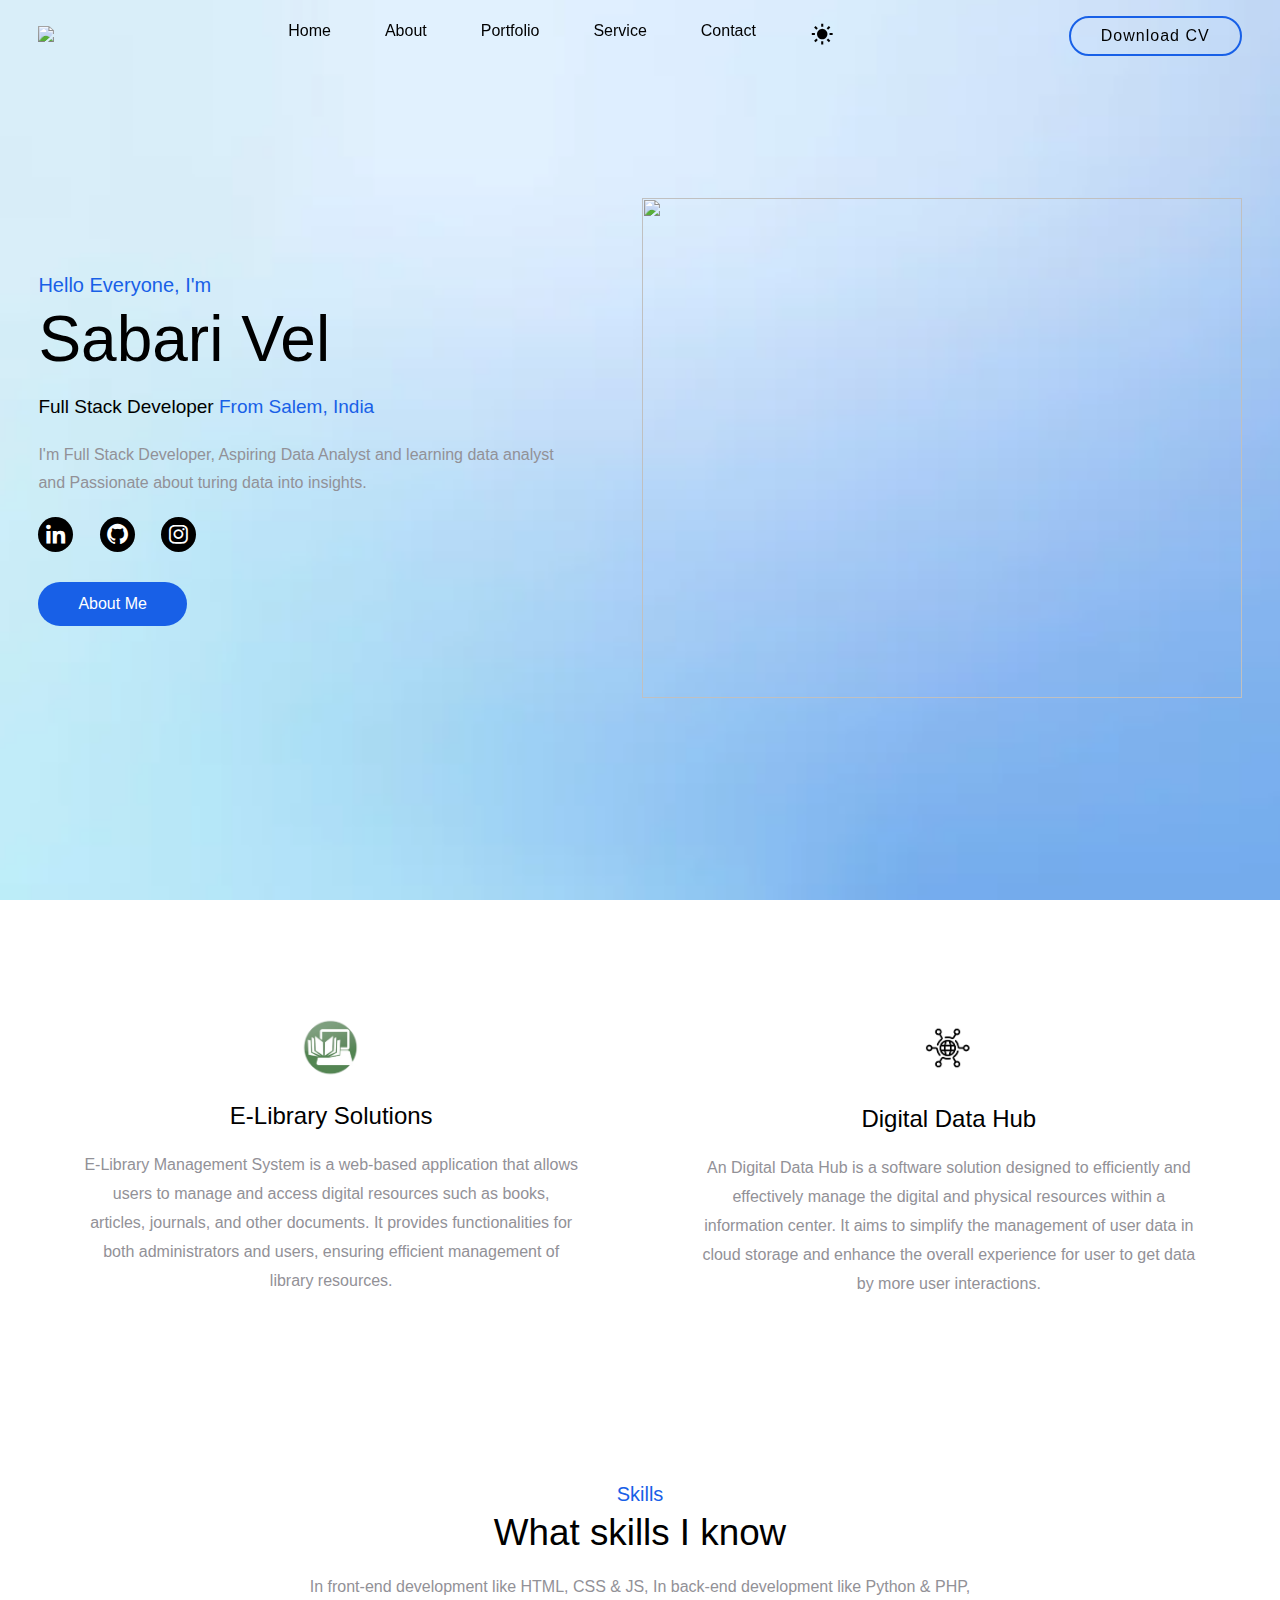
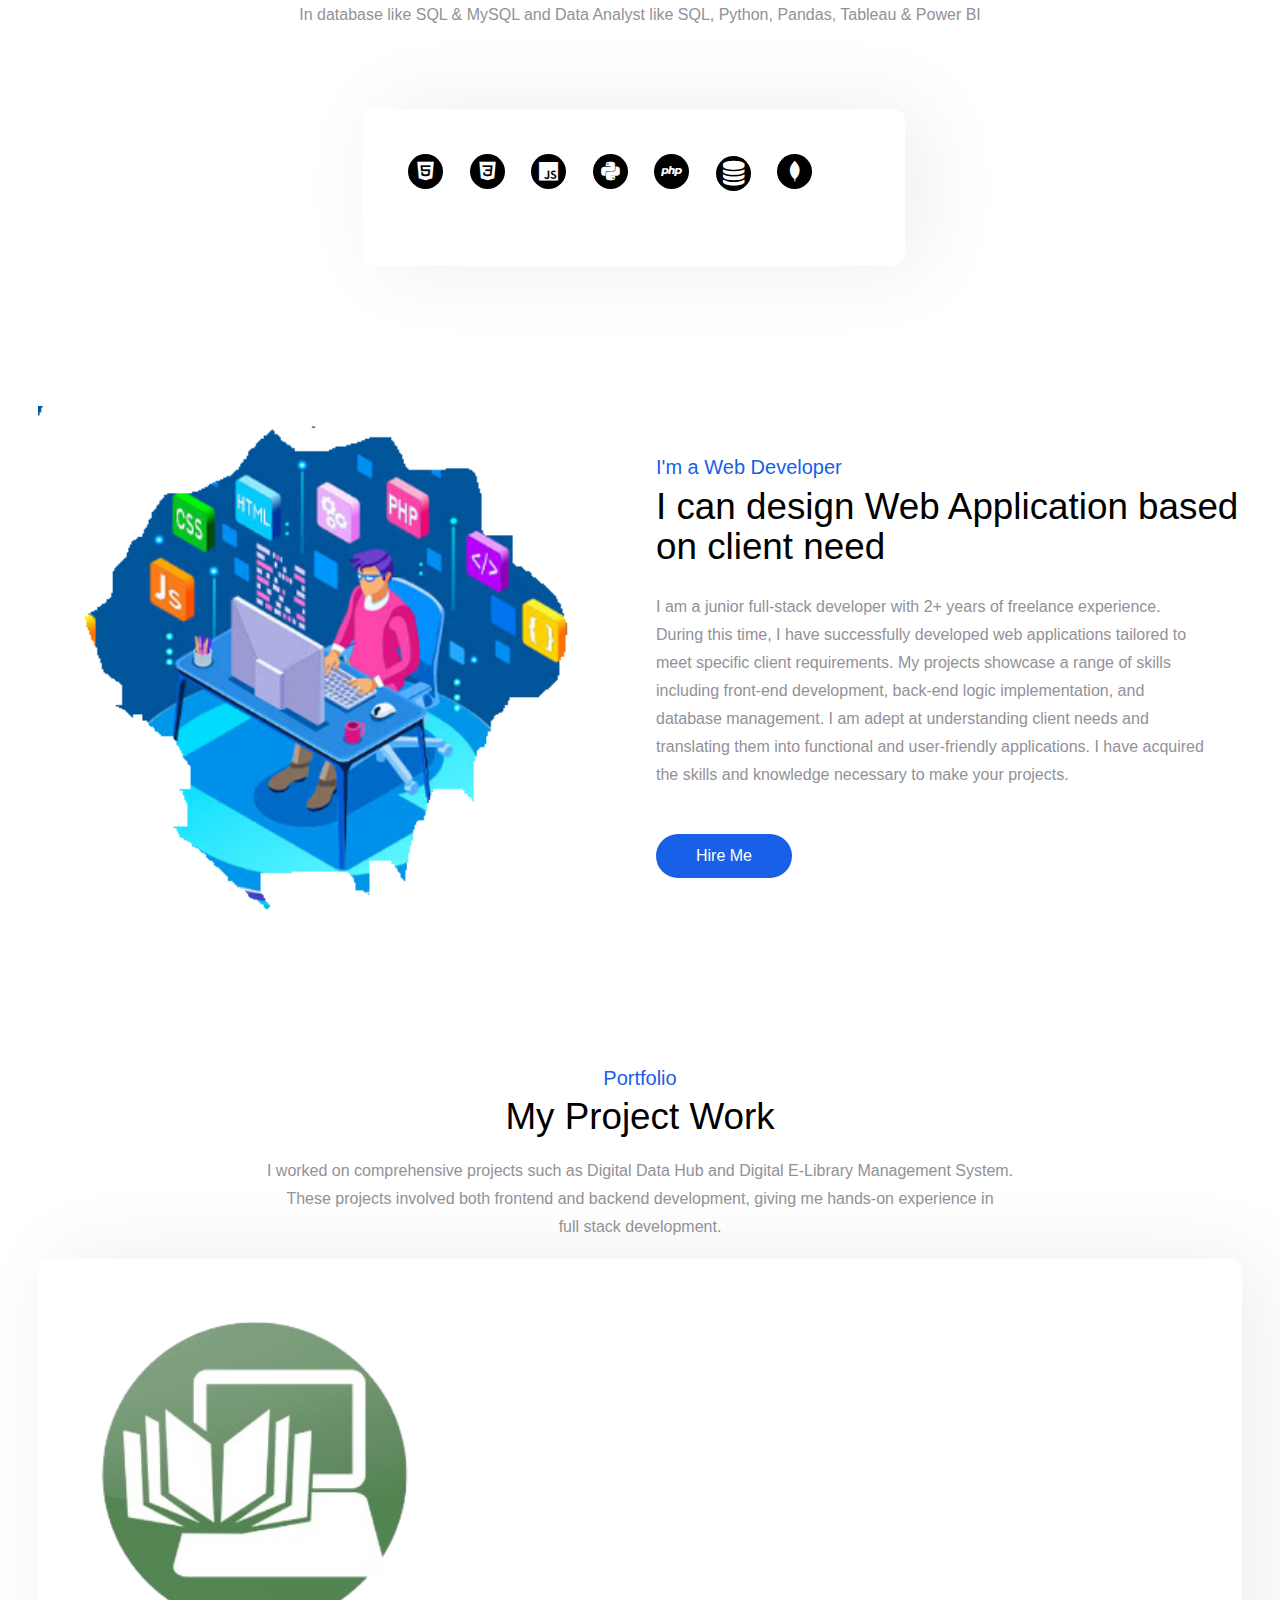
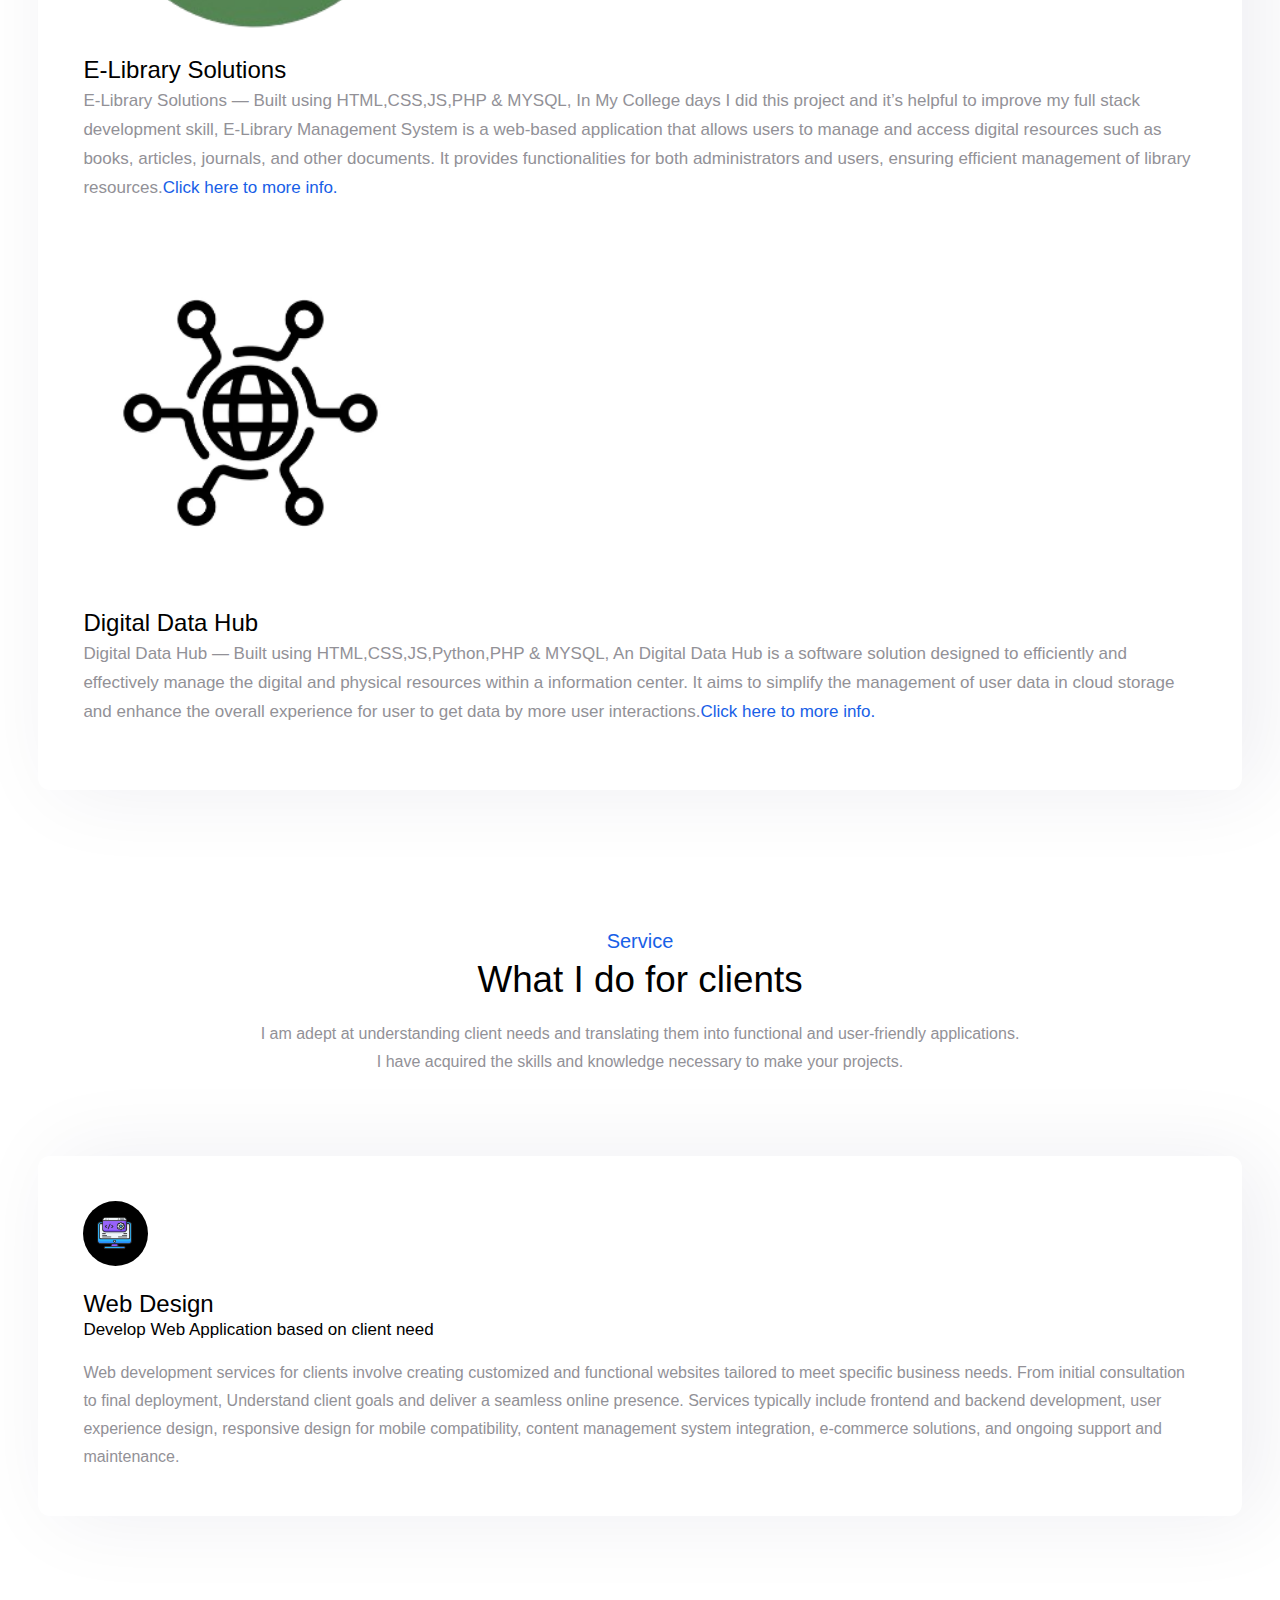
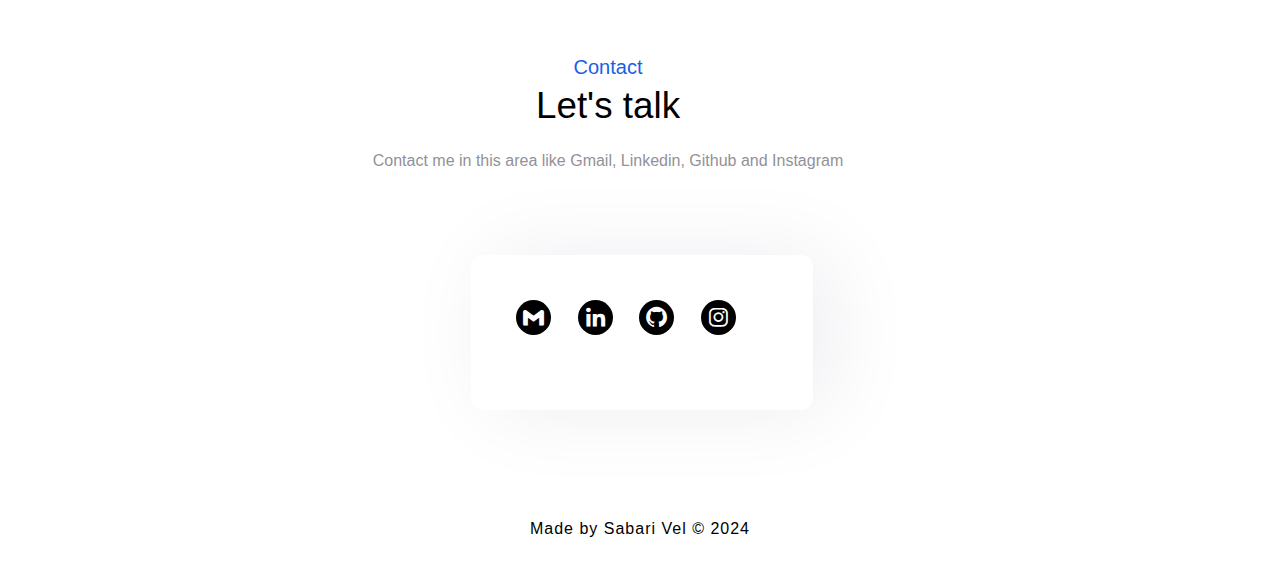
==== home.html @ d045d240 "Portfolio Website" ====
<!DOCTYPE html>
<html>
    <head>
        <title>Sabari Vel Portfolio Web Site</title>
        <link rel="icon" type="image/png" href="img/logo.png">
        <link rel="stylesheet" type="text/css" href="style.css">
        <link rel="stylesheet"
        href="https://unpkg.com/boxicons@latest/css/boxicons.min.css">
        <link rel="stylesheet" href="https://cdnjs.cloudflare.com/ajax/libs/font-awesome/4.7.0/css/font-awesome.min.css">
    </head>
    <body>
        <header>
            <a href="home.html" class="logo"><img src="img/logo.png"></a>
                <div class="bx bx-menu" id="menu-icon"></div>
                    <ul class="navlist">
                        <li><a href="#home">Home</a></li>
                        <li><a href="#about">About</a></li>
                        <li><a href="#Portfolio">Portfolio</a></li>
                        <li><a href="#service">Service</a></li>
                        <li><a href="#contact">Contact</a></li>
                        <li><a href="#" style="font-size: 25px;"><i class='bx bxs-sun' id="icon"></i></a></li>
                    </ul>
            <a href="Resume/Sabari_Resume.pdf" download="Sabari_Resume" class="top-btn">Download CV</a>
        </header>
        <section class="home" id="home">
            <div class="home-text">
                <h3>Hello Everyone, I'm</h3>
                <h1>Sabari Vel</h1>
                <h5>Full Stack Developer<span> From Salem, India</span></h5>
                <p>I'm Full Stack Developer, Aspiring Data Analyst and learning data analyst and Passionate about turing data into insights.</p>
                <div class="social">
                    <a href="#"><i class='bx bxl-linkedin'></i></a>
                    <a href="#"><i class='bx bxl-github'></i></a>
                    <a href="#"><i class='bx bxl-instagram'></i></a>
                </div>
                <a href="#about" class="btn">About Me</a>
            </div>
            <div class="home-img">
                <img src="img/photo.png">
            </div>
        </section>
        <section class="sub-service">
            <div class="items">
                <div class="sub-box">
                    <div class="sub-img">
                        <img src="img/subs1.png">
                    </div>
                    <h3>E-Library Solutions</h3>
                    <p>E-Library Management System is a web-based
                        application that allows users to manage and access digital resources such
                        as books, articles, journals, and other documents. It provides
                        functionalities for both administrators and users, ensuring efficient
                        management of library resources.</p>
                </div>
                <div class="sub-box">
                    <div class="sub-img">
                        <img src="img/subs2.png">
                    </div>
                    <h3>Digital Data Hub</h3>
                    <p>An Digital Data Hub is a software solution designed to efficiently and effectively manage the
                        digital and physical resources within a information center. It aims to
                        simplify the management of user data in cloud storage and enhance the
                        overall experience for user to get data by more user interactions.</p>
                </div>
            </div>
        </section>
        <section class="skill" id="skill">
            <div class="heading">
                <h3>Skills</h3>
                <h2>What skills I know</h2>
                <p>In front-end development like HTML, CSS & JS, In back-end development like Python & PHP,<br> In database like SQL & MySQL and Data Analyst like SQL, Python, Pandas, Tableau & Power BI</p>
            </div>
            <div class="skill-content">
                <div class="rows">
                    <div class="social">
                        <a href="#"><i class='bx bxl-html5'></i></a>
                        <a href="#"><i class='bx bxl-css3' ></i></a>
                        <a href="#"><i class='bx bxl-javascript'></i></a>
                        <a href="#"><i class='bx bxl-python' ></i></a>
                        <a href="#"><i class='bx bxl-php' ></i></a>
                        <a href="#"><i class="fa fa-database"></i></a>
                        <a href="#"><i class='bx bxl-mongodb'></i></a>
                    </div>
                </div>
            </div>
        </section>
        <section class="about" id="about">
            <div class="about-img">
                <img src="img/about.png">
            </div>
            <div class="about-text">
                <h3>I'm a Web Developer</h3>
                <h2>I can design Web Application based on client need</h2>
                <p>I am a junior full-stack developer with 2+ years of freelance experience. 
                    During this time, I have successfully developed web applications tailored to 
                    meet specific client requirements. My projects showcase a range of skills 
                    including front-end development, back-end logic implementation, and database 
                    management. I am adept at understanding client needs and translating them 
                    into functional and user-friendly applications. I have acquired the skills and 
                    knowledge necessary to make your projects.
                </p>
                <a href="#contact" class="btn">Hire Me</a>
            </div>
        </section>
        <section class="Portfolio" id="Portfolio">
            <div class="heading">
                <h3>Portfolio</h3>
                <h2>My Project Work</h2>
                <p>I worked on comprehensive projects such as Digital Data Hub and Digital E-Library Management System. <br>
                    These projects involved both frontend and backend development, giving me hands-on experience in <br>full stack development.
                </p>
            </div>
            <br>
            <div class="Portfolio-content">
                <div class="row">
                    <div class="col">
                        <img src="img/subs1.png">
                        <div class="layer">
                            <h3>E-Library Solutions</h3>
                            <h5>E-Library Solutions — Built using HTML,CSS,JS,PHP & MYSQL, 
                                In My College days I did this project and it’s helpful to improve my full
                                stack development skill, E-Library Management System is a web-based
                                application that allows users to manage and access digital resources such
                                as books, articles, journals, and other documents. It provides
                                functionalities for both administrators and users, ensuring efficient
                                management of library resources.<a href="https://github.com/sabarivel73/e-library" class="git">Click here to more info.</a>
                            </h5>
                        </div>
                    </div>
                    <div class="col">
                        <img src="img/subs2.png">
                        <div class="layer">
                            <h3>Digital Data Hub</h3>
                            <h5>Digital Data Hub — Built using HTML,CSS,JS,Python,PHP & MYSQL, 
                                An Digital Data Hub is a software solution designed to efficiently and effectively manage the
                                digital and physical resources within a information center. It aims to
                                simplify the management of user data in cloud storage and enhance the
                                overall experience for user to get data by more user interactions.<a href="https://github.com/sabarivel73/digital-data-hub-project" class="git">Click here to more info.</a>
                            </h5>
                        </div>
                    </div>
                </div>
            </div>
        </section>
        <section class="Service" id="service">
            <div class="heading">
                <h3>Service</h3>
                <h2>What I do for clients</h2>
                <p>I am adept at understanding client needs and translating them 
                    into functional and user-friendly applications.<br> I have acquired the skills and 
                    knowledge necessary to make your projects.
                </p>
            </div>
            <div class="service-content">
                <div class="row">
                    <div class="s s-one">
                        <img src="img/service.png">
                    </div>
                    <h3>Web Design</h3>
                    <h5>Develop Web Application based on client need</h5>
                    <p>Web development services for clients involve creating customized and 
                        functional websites tailored to meet specific business needs. From initial
                         consultation to final deployment, Understand client goals and deliver a seamless online presence. 
                         Services typically include frontend and backend development, user 
                         experience design, responsive design for mobile compatibility, content 
                         management system integration, e-commerce solutions, and ongoing support 
                         and maintenance.
                    </p>
                </div>
            </div>
        </section>
        <section class="contact" id="contact">
            <div class="heading">
                <h3>Contact</h3>
                <h2>Let's talk</h2>
                <p>Contact me in this area like Gmail, Linkedin, Github and Instagram</p>
            </div>
            <div class="skill-content">
                <div class="rowss">
                    <div class="social">
                        <a href="#"><i class='bx bxl-gmail'></i></a>
                        <a href="#"><i class='bx bxl-linkedin'></i></a>
                        <a href="#"><i class='bx bxl-github'></i></a>
                        <a href="#"><i class='bx bxl-instagram'></i></a>
                    </div>
                </div>
            </div>
        </section>
        <div class="final">
            <p>Made by Sabari Vel &copy; 2024</p>
        </div>
        <script src="https://unpkg.com/scrollreveal"></script>
        <script type="text/javascript" src="script.js"></script>
    </body>
</html>
---- style.css ----
*
{
    padding: 0;
    margin: 0;
    box-sizing: border-box;
    font-family: 'Jost', sans-serif;
    list-style: none;
    text-decoration: none;
    scroll-behavior: smooth;
}
:root
{
    --bg-color: #ffffff;
    --text-color: #000;
    --secound-color: #929197;
    --main-color: #1860e7;
    --big-font: 5rem;
    --h2-font: 3rem;
    --p-font: 1.1rem;
}
.darktheme
{
    --bg-color: #000;
    --text-color: #ffffff;
}
body
{
    background: var(--bg-color);
    color: var(--text-color);
}
header
{
    position: fixed;
    width: 100%;
    top: 0;
    right:0;
    z-index: 1000;
    display: flex;
    align-items: center;
    justify-content: space-between;
    background: transparent;
    padding: 30px 10%;
    transition: .3s;
}
.logo img
{
    max-width: 100%;
    width: 130px;
    height: auto;
}
.navlist
{
    display: flex;
}
.navlist li
{
    position: relative;
}
.navlist a
{
    font-size: var(--p-font);
    color: var(--text-color);
    font-weight: 500;
    padding: 10px 27px;
}
.navlist a::after
{
    content: '';
    position: absolute;
    width: 0%;
    height: 2px;
    background: var(--main-color);
    bottom: -3px;
    left:0;
    transition: ease .40s;
}
.navlist a:hover::after
{
    width: 100%;
}
#menu-icon
{
    font-size: 35px;
    color: var(--text-color);
    z-index: 10001;
    cursor: pointer;
    display: none;
}
.top-btn
{
    display: inline-block;
    padding: 9px 30px;
    background: transparent;
    border: 2px solid var(--main-color);
    border-radius: 30px;
    color: var(--text-color);
    letter-spacing: 1px;
    font-size: var(--p-font);
    font-weight: 500;
    transition: ease .50s;
}
.top-btn:hover
{
    transform: scale(1.1);
    background: var(--main-color);
    border: 2px solid var(--main-color);
    color: var(--bg-color);
}
section
{
    padding: 100px 10%;
}
.home
{
    min-height:100vh;
    height: 100%;
    width: 100%;
    background: url("img/background.png");
    background-size: cover;
    background-position: cover;
    position: relative;
    display: grid;
    grid-template-columns: repeat(2,1fr);
    align-items: center;
    grid-gap: 4rem;
}
.home-text h1
{
    margin: 10px 0px 25px;
    font-size: var(--big-font);
    line-height: 1;
    font-weight: 500;
}
.home-text h5
{
    margin-bottom: 23px;
    font-size: 19px;
    font-weight: 500;
}
span
{
    color: var(--main-color);
}
.home-text h3
{
    color: var(--main-color);
    font-size: 20px;
    font-weight: 500;
}
.home-text p
{
    font-size: var(--p-font);
    color: var(--secound-color);
    line-height: 28px;
    margin-bottom: 20px;
}
.social a
{
    width: 35px;
    height: 35px;
    border-radius: 50%;
    display: inline-flex;
    align-items: center;
    justify-content: center;
    background: var(--text-color);
    font-size: 25px;
    color: var(--bg-color);
    margin-right: 22px;
    margin-bottom: 30px;
}
.social a:hover
{
    transform: scale(1.1);
    background: var(--main-color);
    transition: .5s;
}
.btn
{
    display: inline-block;
    color: var(--bg-color);
    background: var(--main-color);
    font-size: var(--p-font);
    padding: 10px 40px;
    font-weight: 500;
    line-height: 24px;
    border-radius: 30px;
    transition: ease .40s;
}
.btn:hover
{
    transform: scale(1.1);
    background: var(--text-color);
}
.home-img img
{
    max-width: 100%;
    width: 600px;
    height: 500px;
}
header.sticky
{
    background: var(--bg-color);
    padding: 13px 13%;
    box-shadow: 0px 0px 10px rgb(0 0 0 / 10%);
}
.items
{
    display: grid;
    grid-template-columns: repeat(auto-fit,minmax(220px,auto));
    grid-gap: 2rem;
    align-items: center;
    text-align: center;
}
.sub-box
{
    padding: 45px 45px 45px 45px;
    transition: ease .50s;
    cursor: pointer;
}
.sub-img img
{
    max-width: 100%;
    width: 60px;
    height: auto;
    margin-bottom: 20px;
}
.sub-box h3
{
    margin-bottom: 20px;
    font-size: 24px;
    font-weight: 500;
}
.sub-box p
{
    font-size: var(--p-font);
    color: var(--secound-color);
    line-height: 29px;
}
.sub-box:hover
{
    background: var(--bg-color);
    box-shadow: 18px 0px 87px 0px rgb(10 15 70 / 7%);
    border-radius: 12px;
    will-change: transform;
    transform: perspective(1000px) rotateX(4.80deg) rotateY(10.23deg) scale3d(1.05,1.05,1.05);
}
.about
{
    display: grid;
    grid-template-columns: repeat(2, 2fr);
    align-items: center;
    grid-gap: 2rem;
}
.about-img img
{
    max-width: 100%;
    width: 540px;
    height: auto;
}
.about-text h2
{
    font-size: var(--h2-font);
    font-weight: 500;
    margin: 8px 0px 25px;
    line-height: 1.1;
}
.about-text h3
{
    color: var(--main-color);
    font-size: 20px;
    font-weight: 500;
}
.about-text p
{
    max-width: 550px;
    font-size: var(--p-font);
    color: var(--secound-color);
    line-height: 28px;
    margin-bottom: 45px;
}
.heading
{
    text-align: center;
}
.heading h2
{
    font-size: var(--h2-font);
    font-weight: 500;
    margin: 7px 0px 20px;
    line-height: 1.1;
}
.heading h3
{
    color: var(--main-color);
    font-size: 20px;
    font-weight: 500;
}
.heading p
{
    font-size: var(--p-font);
    color: var(--secound-color);
    line-height: 28px;
}
.portfolio-content
{
    display: grid;
    grid-template-columns: repeat(auto-fit,minmax(350px, auto));
    grid-gap: 2rem;
    align-items: center;
    margin-top: 5rem;
    text-align: center;
    cursor: pointer;
}
.col
{
    position: relative;
}
.col img
{
    max-width: 100%;
    width: 350px;
    height: auto;
    object-fit: cover;
    border-radius: 12px;
}
.layer h3
{
    margin-bottom: 20px;
    font-size: 24px;
    font-weight: 500;
}
.layer h5
{
    font-size: var(--p-font);
    color: var(--secound-color);
    line-height: 29px;
}
.service-content
{
    display: grid;
    grid-template-columns: repeat(auto-fit,minmax(400px, auto));
    grid-gap: 2rem;
    align-items: center;
    margin-top: 5rem;
}
.row
{
    background: var(--bg-color);
    box-shadow: 18px 0px 87px 0px rgb(10 15 70 / 7%);
    border-radius: 12px;
    padding: 45px 45px 45px 45px;
    transition: ease .45s;
    cursor: pointer;
}
.s img
{
    height: 65px;
    width: 65px;
    background: var(--text-color);
    padding: 5px;
    border-radius: 50%;
    margin-bottom: 20px;
}
.row h3
{
    font-size: 24px;
    font-weight: 500;
    margin-bottom: 2px;
}
.row h5
{
    font-size: 17px;
    font-weight: 500;
    margin-bottom: 19px;
}
.row p
{
    font-size: var(--p-font);
    color: var(--secound-color);
    line-height: 28px;
}
.skill-content
{
    display: grid;
    grid-template-columns: repeat(auto-fit,minmax(400px, auto));
    grid-gap: 2rem;
    align-items: center;
    margin-top: 5rem;
}
.rows
{
    background: var(--bg-color);
    box-shadow: 18px 0px 87px 0px rgb(10 15 70 / 7%);
    border-radius: 12px;
    padding: 45px 45px 45px 45px;
    transition: ease .45s;
    width: 45%;
    margin-left: 27%;
    cursor: pointer;
}
.rows:hover
{
    will-change: transform;
    transform: perspective(1000px) rotateX(4.80deg) rotateY(10.23deg) scale3d(1.05,1.05,1.05);   
}
.rowss
{
    background: var(--bg-color);
    box-shadow: 18px 0px 87px 0px rgb(10 15 70 / 7%);
    border-radius: 12px;
    padding: 45px 45px 45px 45px;
    transition: ease .45s;
    width: 30%;
    margin-left: 38%;
    cursor: pointer;
}
.rowss:hover
{
    will-change: transform;
    transform: perspective(1000px) rotateX(4.80deg) rotateY(10.23deg) scale3d(1.05,1.05,1.05);   
}
.rowsss
{
    background: var(--bg-color);
    box-shadow: 18px 0px 87px 0px rgb(10 15 70 / 7%);
    border-radius: 12px;
    padding: 45px 45px 45px 45px;
    transition: ease .45s;
    cursor: pointer;
}
.git
{
    color:#1860e7;
}
.git:hover
{
    color: var(--text-color);
}
.final
{
    text-align: center;
    padding: 40px;
}
.final p
{
    font-size: var(--p-font);
    letter-spacing: 1px;
}
@media (max-width: 1425px)
{
    header
    {
        padding: 16px 3%;
        transition: .3s;
    }
    header.sticky
    {
        padding: 10px 3%;
        transition: .3s;
    }
    section
    {
        padding: 70px 3%;
        transition: .3s;
    }
    .contact
    {
        width: 95%;
        transition: .3s;
    }
    :root
    {
        --big-font: 4rem;
        --h2-font: 2.3rem;
        --p-font: 1rem;
        transition: .3s;
    };
}
@media (max-width: 970px)
{
    #menu-icon
    {
        display:  block;
    }
    .home
    {
        min-height: 80vh;
    }
    .navlist
    {
        position: absolute;
        top: -600px;
        left: 0;
        right: 0;
        flex-direction: column;
        background: var(--main-color);
        text-align: right;
        transition: all .40s;
    }
    .navlist a
    {
        display: block;
        padding: 1.2rem;
        margin: 1.5rem;
        border-right: 2px solid var(--bg-color);
        color: var(--bg-color);
    }
    .navlist a:hover
    {
        background: var(--bg-color);
        color: var(--main-color);
    }
    .navlist a::after
    {
        display: none;
    }
    .navlist.active
    {
        top: 100%;
    }
}
@media (max-width: 800px)
{
    .home
    {
        grid-template-columns: 1fr;
        min-height: 130vh;
        grid-gap: 1rem;
    }
    .home-text
    {
        padding-top: 55px;
    }
    .home-img
    {
        text-align: center;
    }
    .home-img img
    {
        width: 440px;
        height: auto;
    }
    .about
    {
        grid-template-columns: 1fr;
    }
    .about-img
    {
        text-align: center;
        margin-bottom: 30px;
    }
    :root
    {
        --big-font:3.4rem;
        --h2-font:2rem;
    }
    section
    {
        padding: 65px 3%;
        transition: .3s;
    }
}
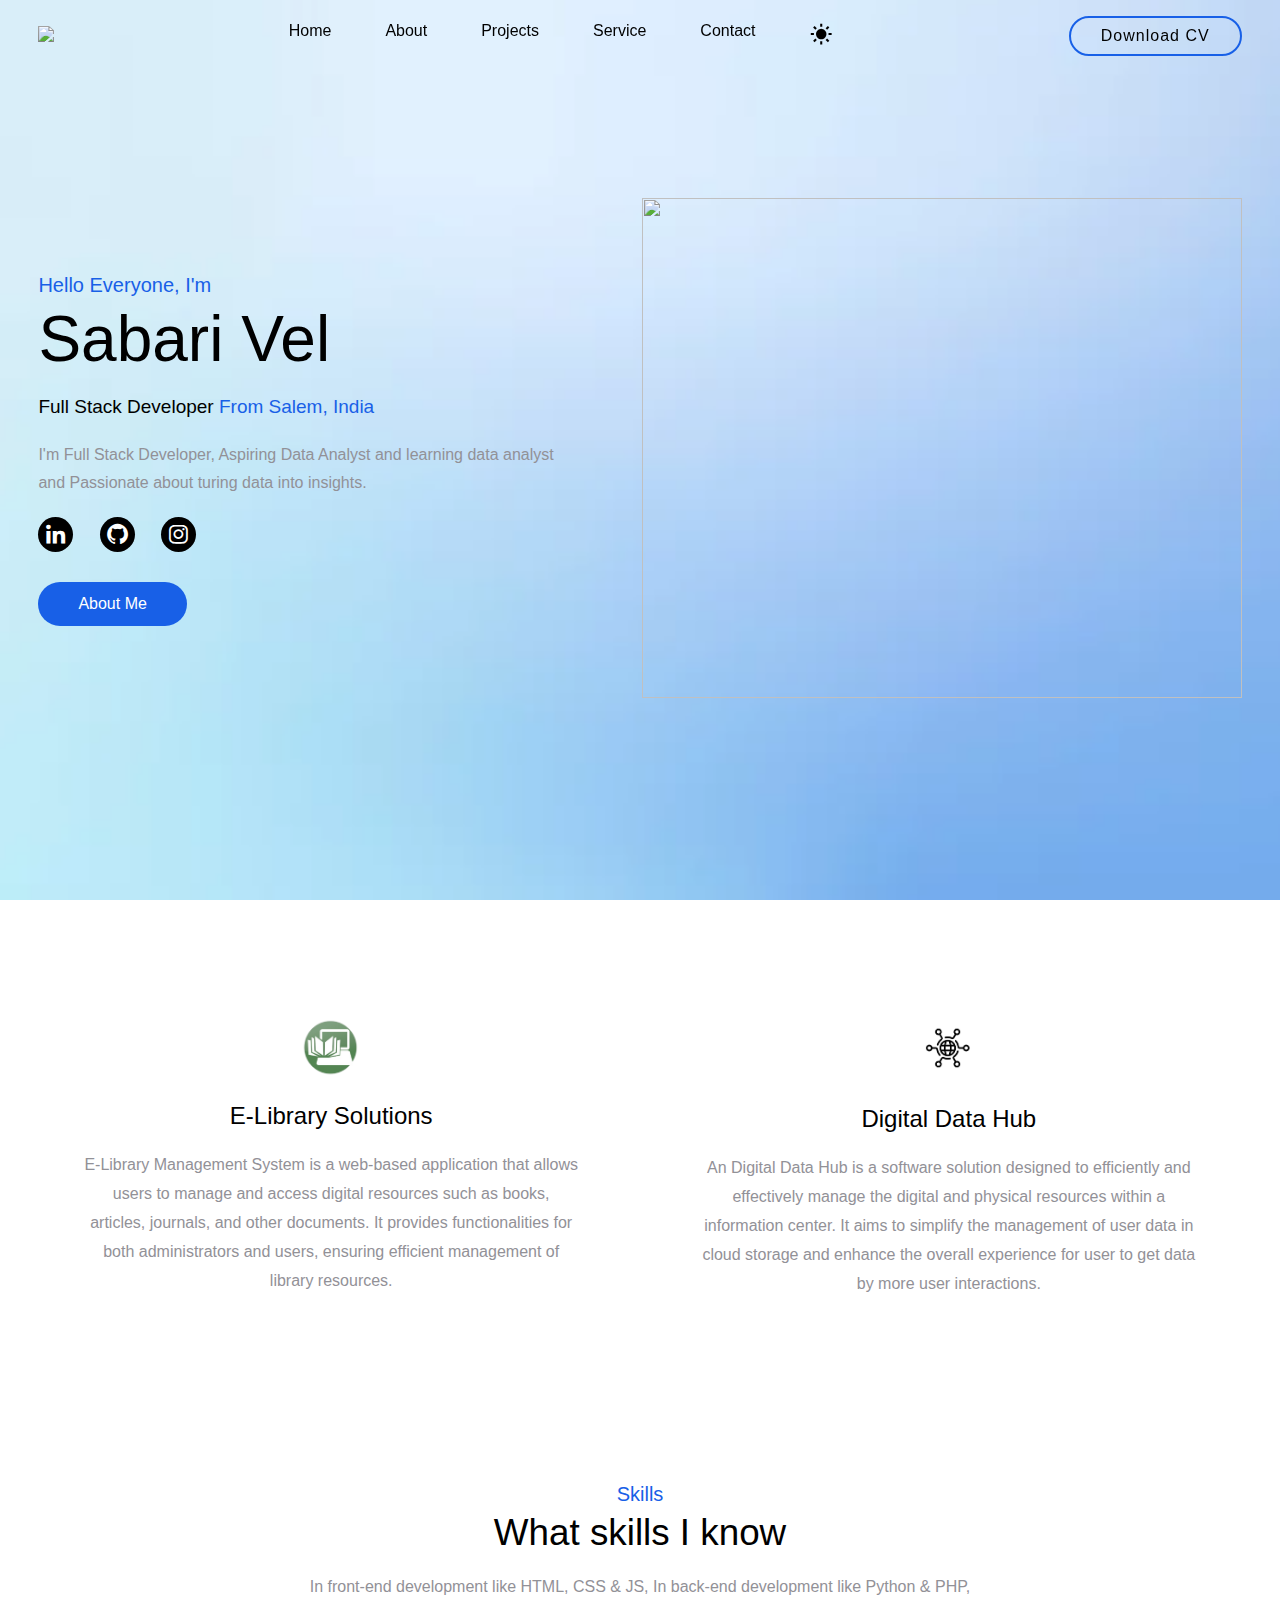
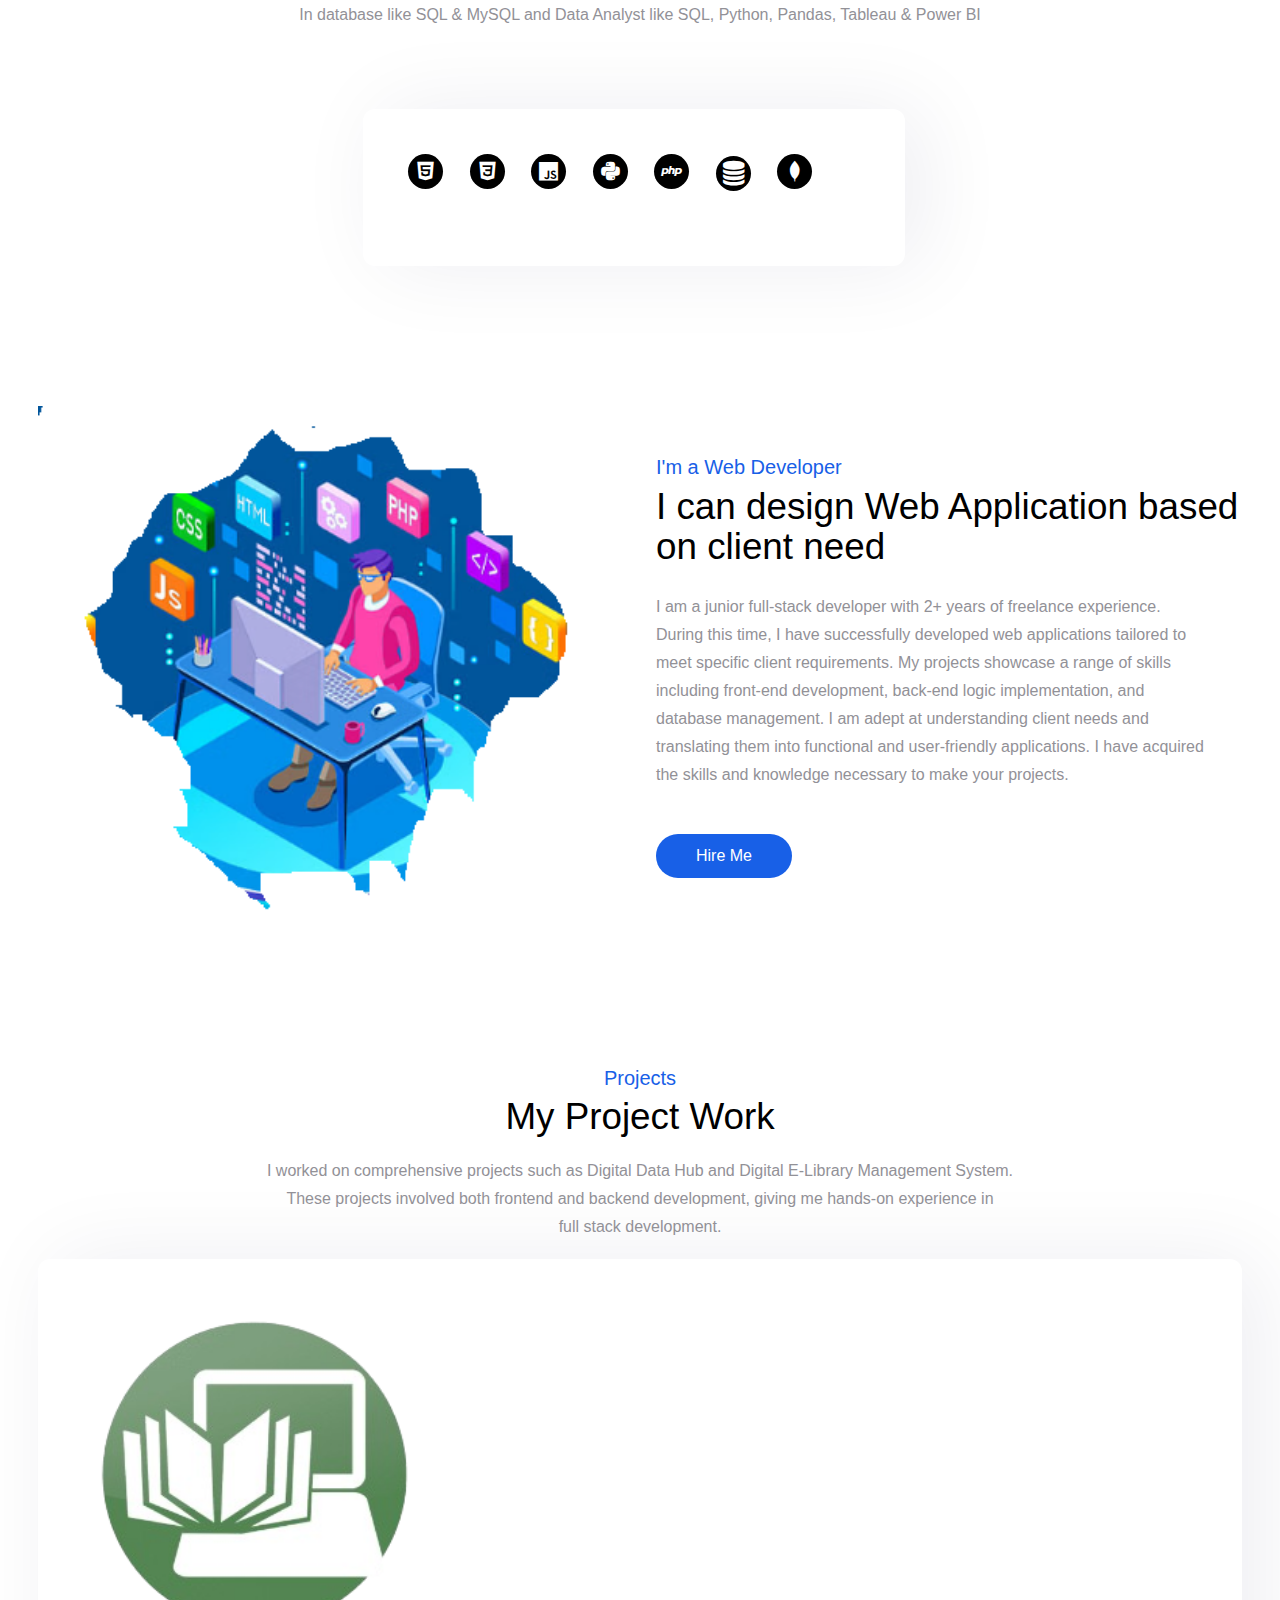
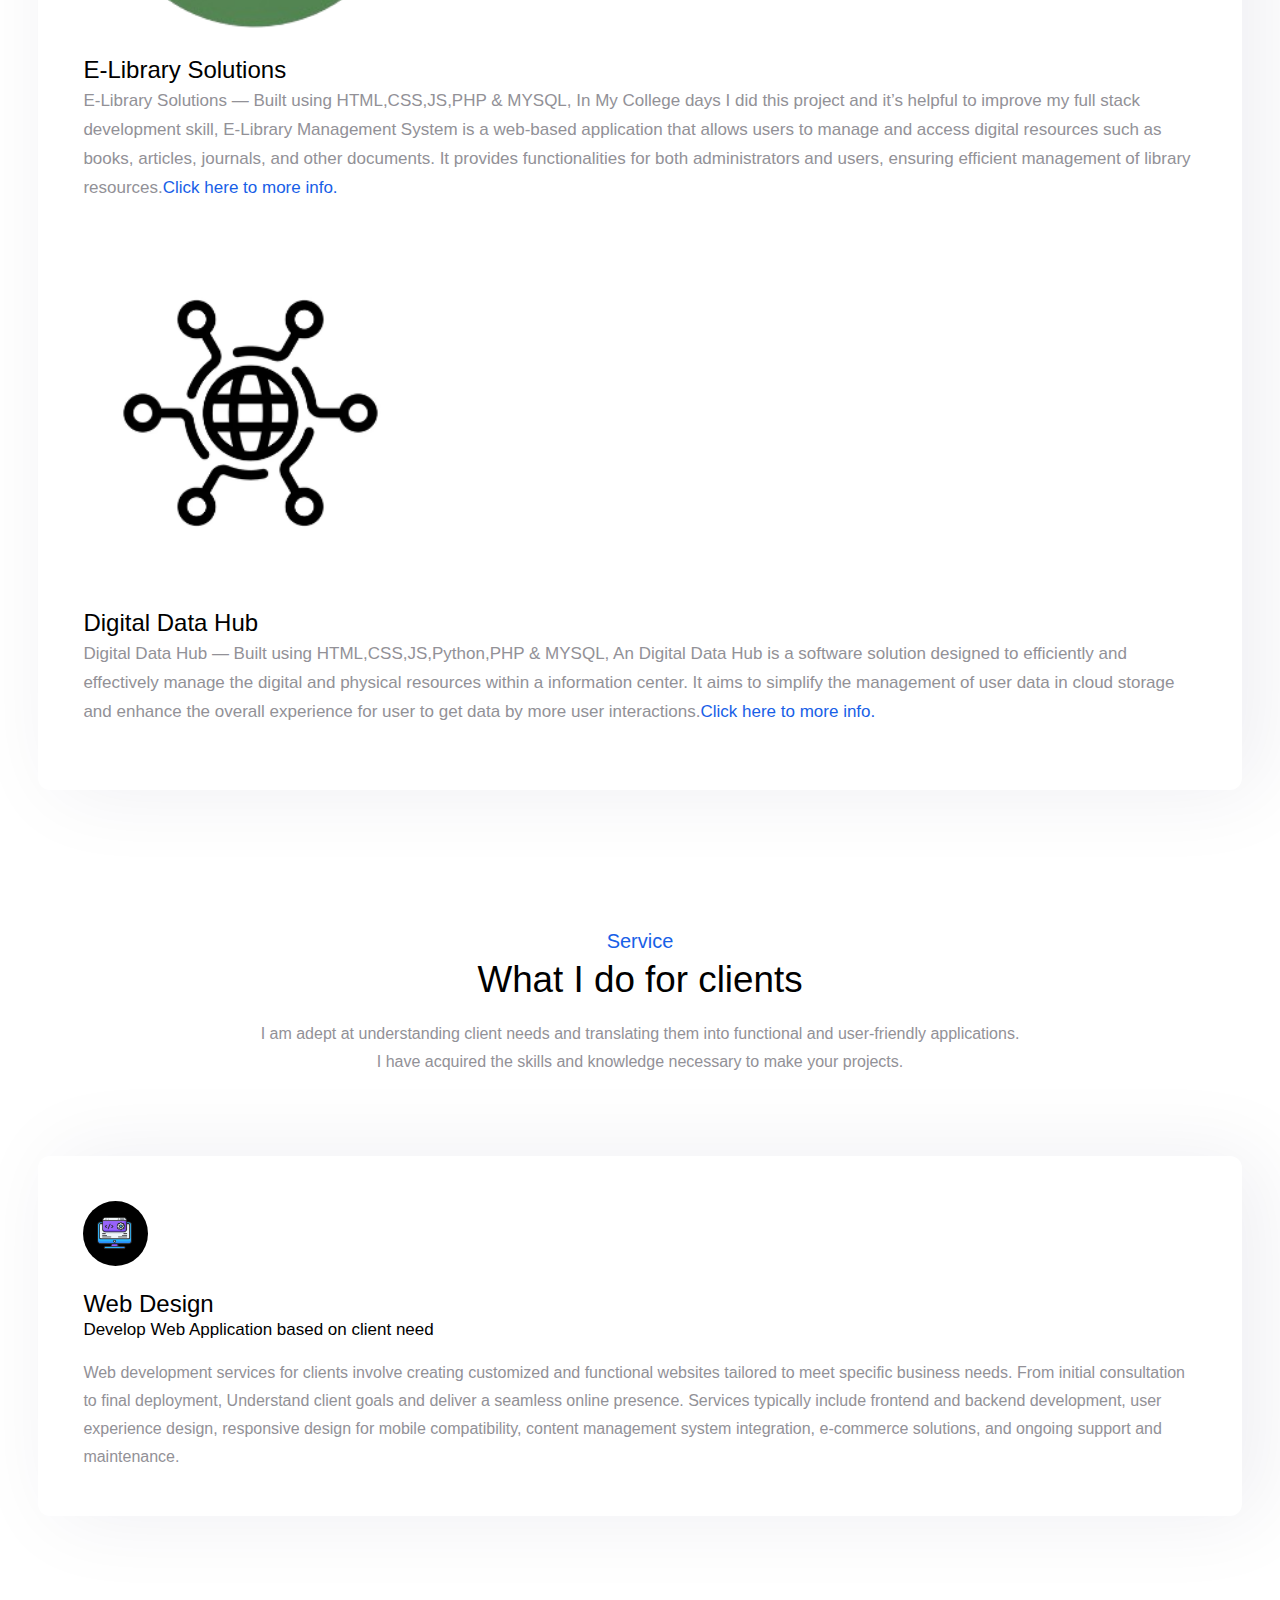
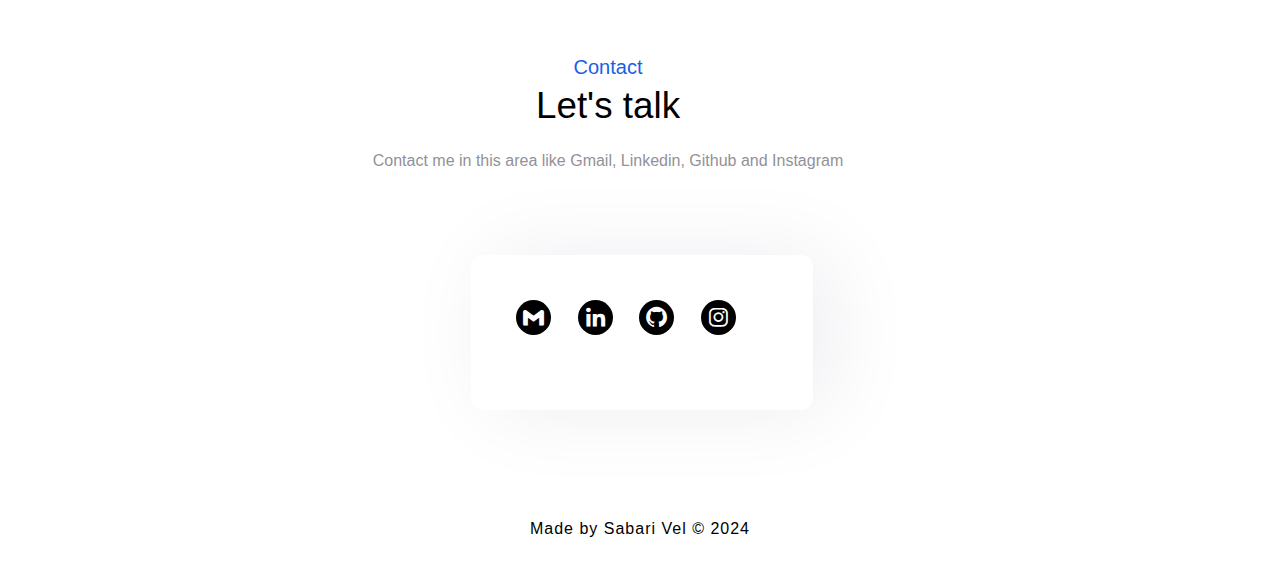
==== commit 60609f63: "Update home.html" ====
--- a/home.html
+++ b/home.html
@@ -1,6 +1,7 @@
 <!DOCTYPE html>
 <html>
     <head>
+        <meta name="viewport" content="width=device-width, initial-scale=0.8">
         <title>Sabari Vel Portfolio Web Site</title>
         <link rel="icon" type="image/png" href="img/logo.png">
         <link rel="stylesheet" type="text/css" href="style.css">
@@ -15,7 +16,7 @@
                     <ul class="navlist">
                         <li><a href="#home">Home</a></li>
                         <li><a href="#about">About</a></li>
-                        <li><a href="#Portfolio">Portfolio</a></li>
+                        <li><a href="#Projects">Projects</a></li>
                         <li><a href="#service">Service</a></li>
                         <li><a href="#contact">Contact</a></li>
                         <li><a href="#" style="font-size: 25px;"><i class='bx bxs-sun' id="icon"></i></a></li>
@@ -102,9 +103,9 @@
                 <a href="#contact" class="btn">Hire Me</a>
             </div>
         </section>
-        <section class="Portfolio" id="Portfolio">
+        <section class="Portfolio" id="Projects">
             <div class="heading">
-                <h3>Portfolio</h3>
+                <h3>Projects</h3>
                 <h2>My Project Work</h2>
                 <p>I worked on comprehensive projects such as Digital Data Hub and Digital E-Library Management System. <br>
                     These projects involved both frontend and backend development, giving me hands-on experience in <br>full stack development.
@@ -192,4 +193,4 @@
         <script src="https://unpkg.com/scrollreveal"></script>
         <script type="text/javascript" src="script.js"></script>
     </body>
-</html>+</html>
--- a/style.css
+++ b/style.css
@@ -446,7 +446,7 @@
     font-size: var(--p-font);
     letter-spacing: 1px;
 }
-@media (max-width: 1425px)
+@media screen and (max-width: 1425px)
 {
     header
     {
@@ -476,7 +476,7 @@
         transition: .3s;
     };
 }
-@media (max-width: 970px)
+@media screen and (max-width: 970px)
 {
     #menu-icon
     {
@@ -519,7 +519,7 @@
         top: 100%;
     }
 }
-@media (max-width: 800px)
+@media screen and (max-width: 800px)
 {
     .home
     {
@@ -559,4 +559,45 @@
         padding: 65px 3%;
         transition: .3s;
     }
-}+}
+@media screen and (max-width: 600px)
+{
+    .home
+    {
+        grid-template-columns: 1fr;
+        min-height: 130vh;
+        grid-gap: 1rem;
+    }
+    .home-text
+    {
+        padding-top: 55px;
+    }
+    .home-img
+    {
+        text-align: center;
+    }
+    .home-img img
+    {
+        width: 440px;
+        height: auto;
+    }
+    .about
+    {
+        grid-template-columns: 1fr;
+    }
+    .about-img
+    {
+        text-align: center;
+        margin-bottom: 30px;
+    }
+    :root
+    {
+        --big-font:3.4rem;
+        --h2-font:2rem;
+    }
+    section
+    {
+        padding: 65px 3%;
+        transition: .3s;
+    }
+}
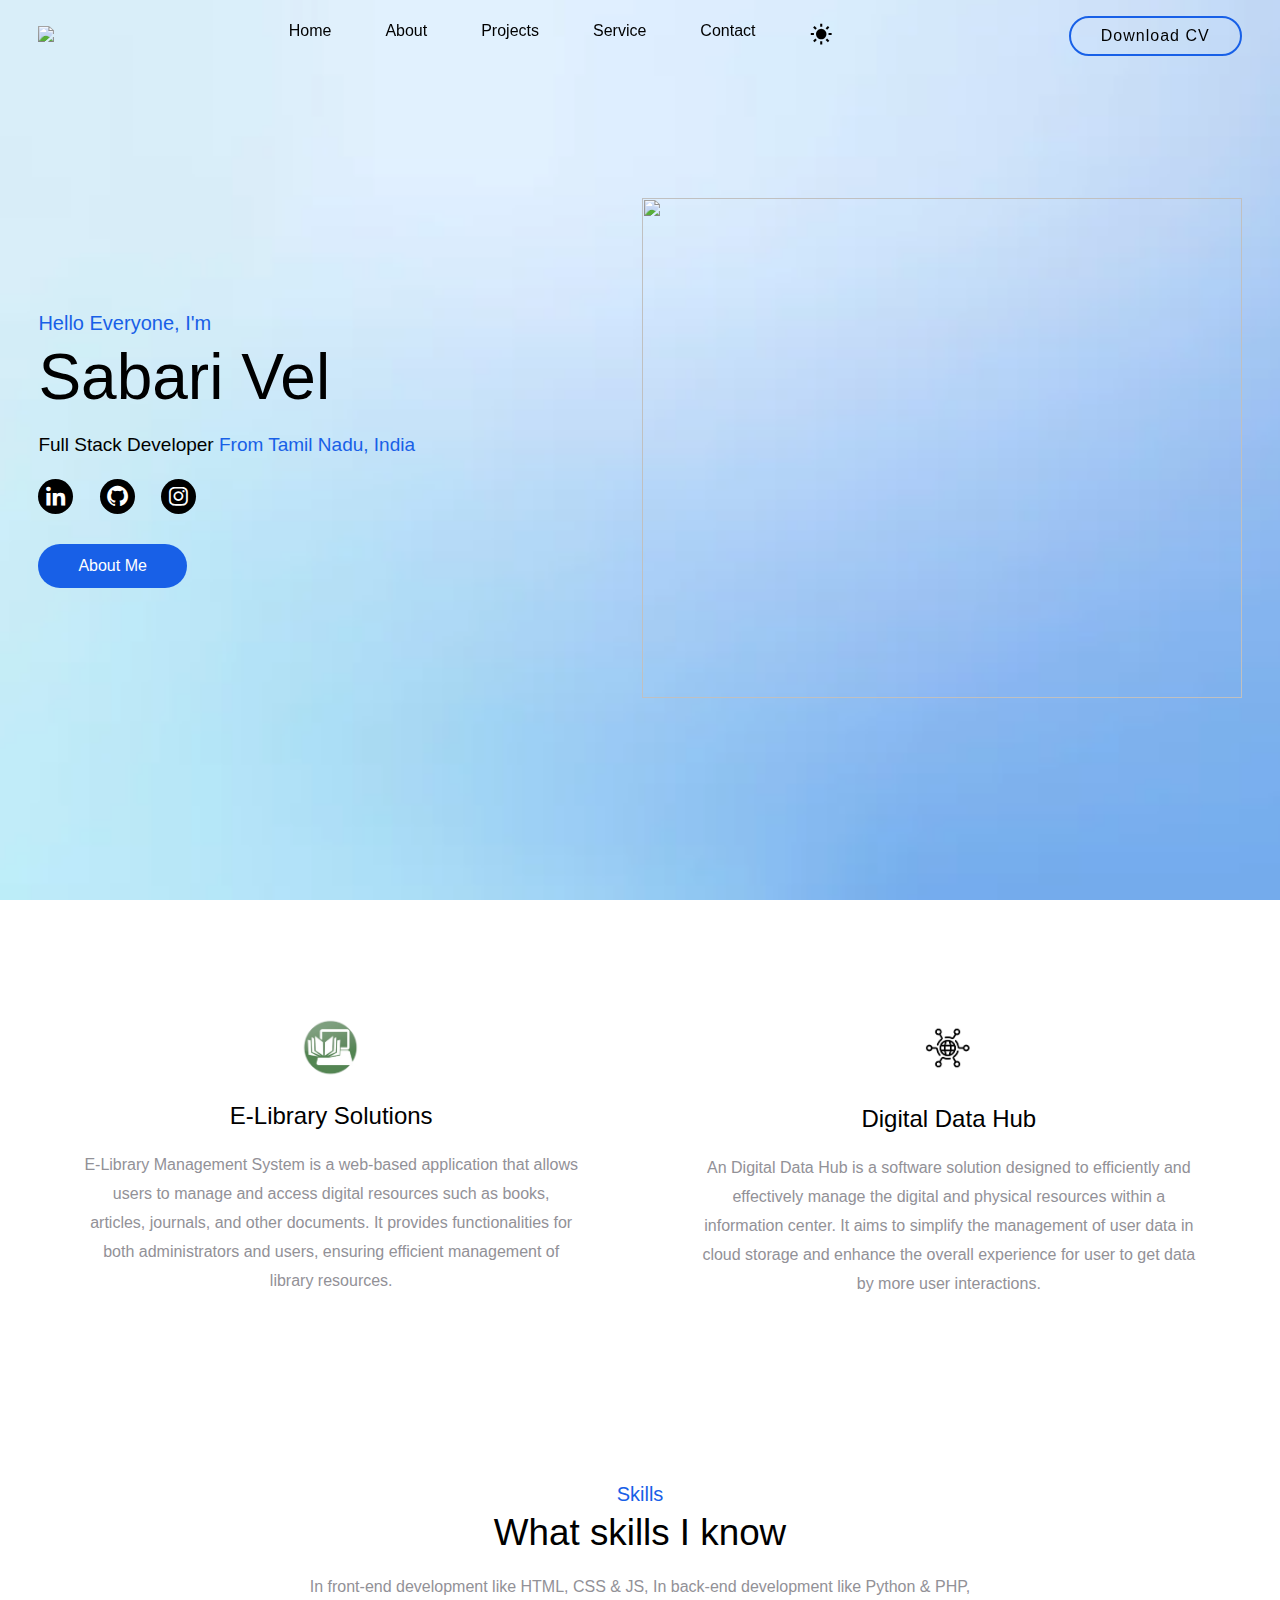
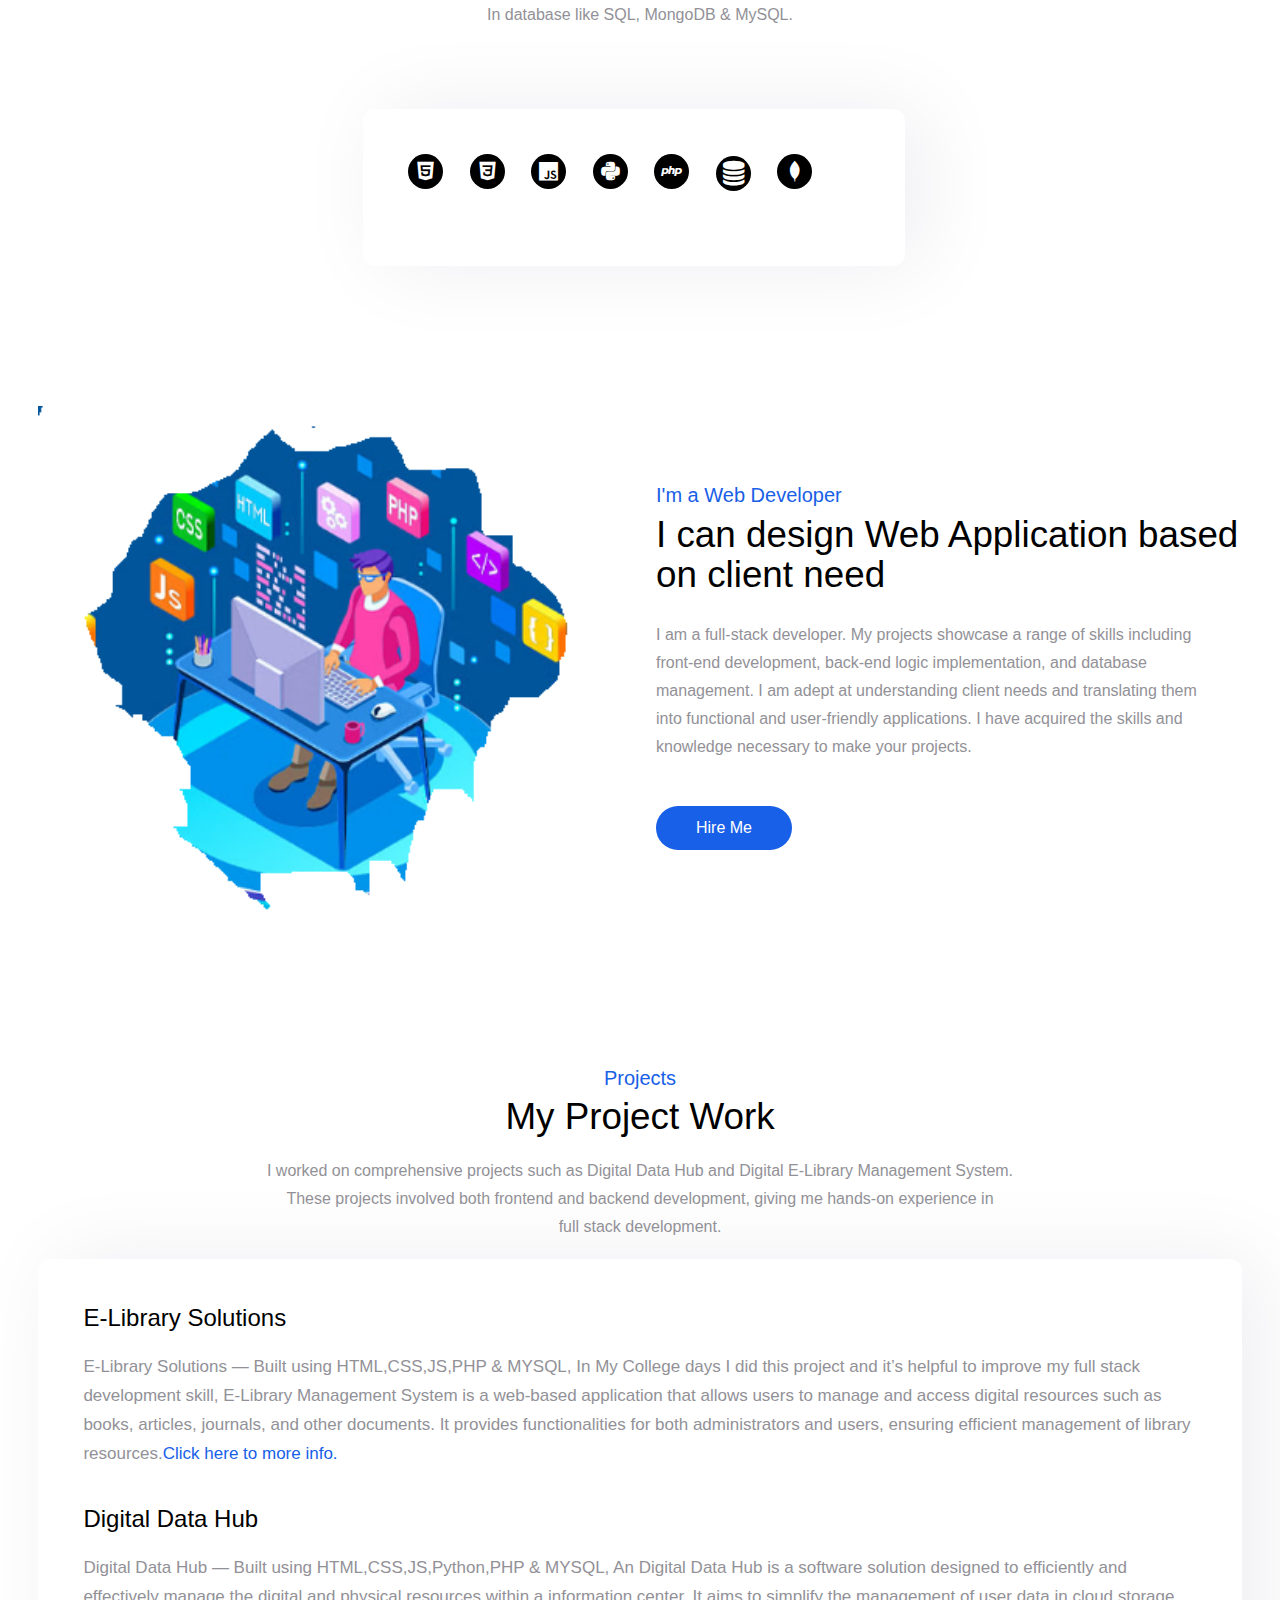
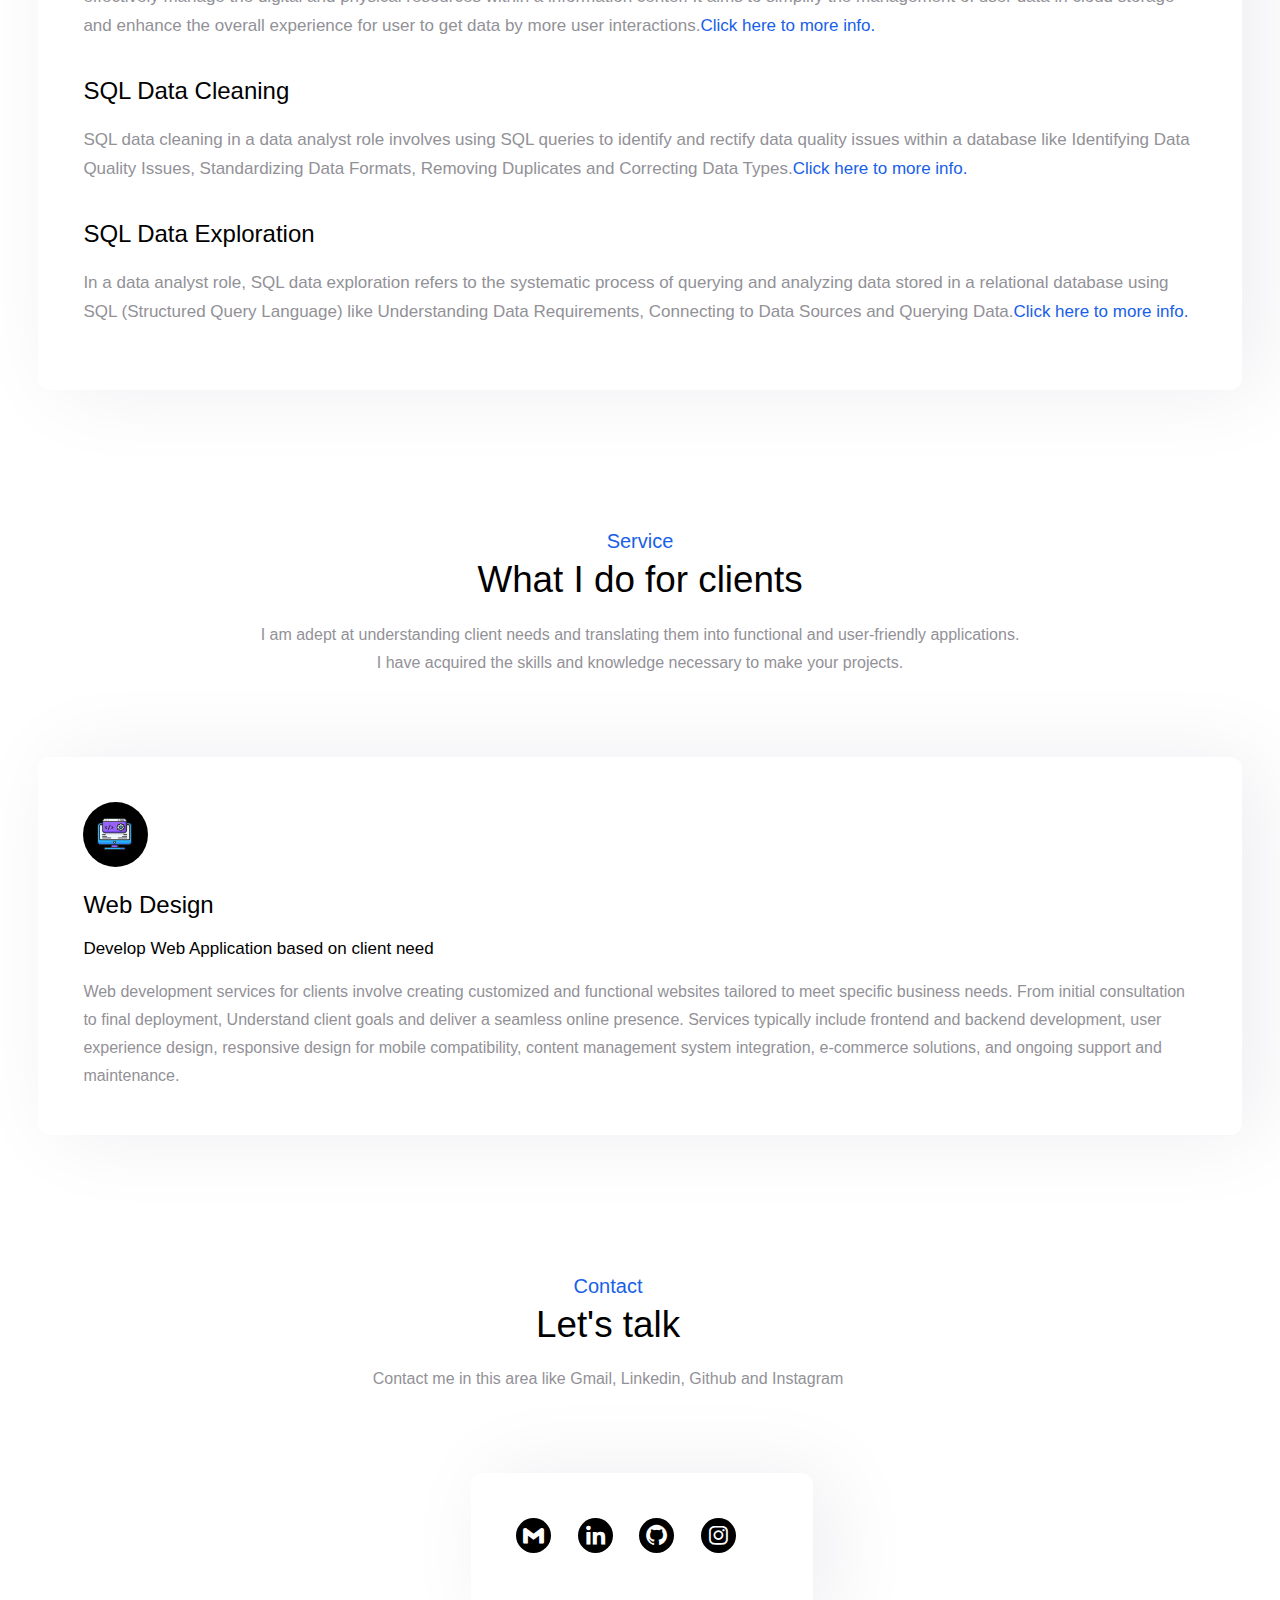
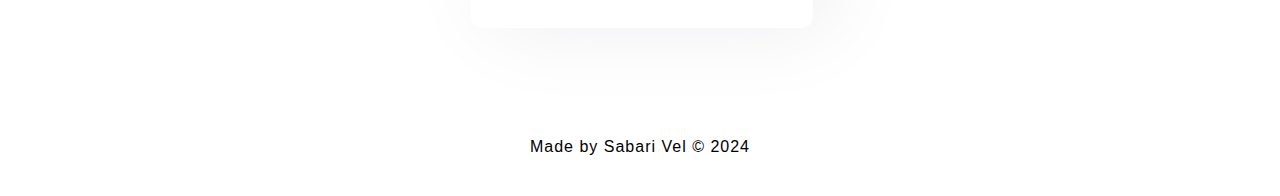
==== commit 79088f69: "Update home.html" ====
--- a/home.html
+++ b/home.html
@@ -27,8 +27,7 @@
             <div class="home-text">
                 <h3>Hello Everyone, I'm</h3>
                 <h1>Sabari Vel</h1>
-                <h5>Full Stack Developer<span> From Salem, India</span></h5>
-                <p>I'm Full Stack Developer, Aspiring Data Analyst and learning data analyst and Passionate about turing data into insights.</p>
+                <h5>Full Stack Developer<span> From Tamil Nadu, India</span></h5>
                 <div class="social">
                     <a href="#"><i class='bx bxl-linkedin'></i></a>
                     <a href="#"><i class='bx bxl-github'></i></a>
@@ -69,7 +68,7 @@
             <div class="heading">
                 <h3>Skills</h3>
                 <h2>What skills I know</h2>
-                <p>In front-end development like HTML, CSS & JS, In back-end development like Python & PHP,<br> In database like SQL & MySQL and Data Analyst like SQL, Python, Pandas, Tableau & Power BI</p>
+                <p>In front-end development like HTML, CSS & JS, In back-end development like Python & PHP,<br> In database like SQL, MongoDB & MySQL.</p>
             </div>
             <div class="skill-content">
                 <div class="rows">
@@ -92,9 +91,7 @@
             <div class="about-text">
                 <h3>I'm a Web Developer</h3>
                 <h2>I can design Web Application based on client need</h2>
-                <p>I am a junior full-stack developer with 2+ years of freelance experience. 
-                    During this time, I have successfully developed web applications tailored to 
-                    meet specific client requirements. My projects showcase a range of skills 
+                <p> I am a full-stack developer. My projects showcase a range of skills 
                     including front-end development, back-end logic implementation, and database 
                     management. I am adept at understanding client needs and translating them 
                     into functional and user-friendly applications. I have acquired the skills and 
@@ -115,9 +112,9 @@
             <div class="Portfolio-content">
                 <div class="row">
                     <div class="col">
-                        <img src="img/subs1.png">
                         <div class="layer">
                             <h3>E-Library Solutions</h3>
+                            <br>
                             <h5>E-Library Solutions — Built using HTML,CSS,JS,PHP & MYSQL, 
                                 In My College days I did this project and it’s helpful to improve my full
                                 stack development skill, E-Library Management System is a web-based
@@ -128,15 +125,40 @@
                             </h5>
                         </div>
                     </div>
-                    <div class="col">
-                        <img src="img/subs2.png">
+                    <br>
+                    <div class="col">
                         <div class="layer">
                             <h3>Digital Data Hub</h3>
+                            <br>
                             <h5>Digital Data Hub — Built using HTML,CSS,JS,Python,PHP & MYSQL, 
                                 An Digital Data Hub is a software solution designed to efficiently and effectively manage the
                                 digital and physical resources within a information center. It aims to
                                 simplify the management of user data in cloud storage and enhance the
                                 overall experience for user to get data by more user interactions.<a href="https://github.com/sabarivel73/digital-data-hub-project" class="git">Click here to more info.</a>
+                            </h5>
+                        </div>
+                    </div>
+                    <br>
+                    <div class="col">
+                        <div class="layer">
+                            <h3>SQL Data Cleaning</h3>
+                            <br>
+                            <h5>SQL data cleaning in a data analyst role involves using SQL queries 
+                                to identify and rectify data quality issues within 
+                                a database like Identifying Data Quality Issues, Standardizing Data Formats, 
+                                Removing Duplicates and Correcting Data Types.<a href="https://github.com/sabarivel73/SQL-Data-Cleaning" class="git">Click here to more info.</a>
+                            </h5>
+                        </div>
+                    </div>
+                    <br>
+                    <div class="col">
+                        <div class="layer">
+                            <h3>SQL Data Exploration</h3>
+                            <br>
+                            <h5>In a data analyst role, SQL data exploration refers to the systematic process 
+                                of querying and analyzing data stored in a relational database using 
+                                SQL (Structured Query Language) like Understanding Data Requirements, 
+                                Connecting to Data Sources and Querying Data.<a href="https://github.com/sabarivel73/SQL-Data-Exploration" class="git">Click here to more info.</a>
                             </h5>
                         </div>
                     </div>
@@ -158,6 +180,7 @@
                         <img src="img/service.png">
                     </div>
                     <h3>Web Design</h3>
+                    <br>
                     <h5>Develop Web Application based on client need</h5>
                     <p>Web development services for clients involve creating customized and 
                         functional websites tailored to meet specific business needs. From initial
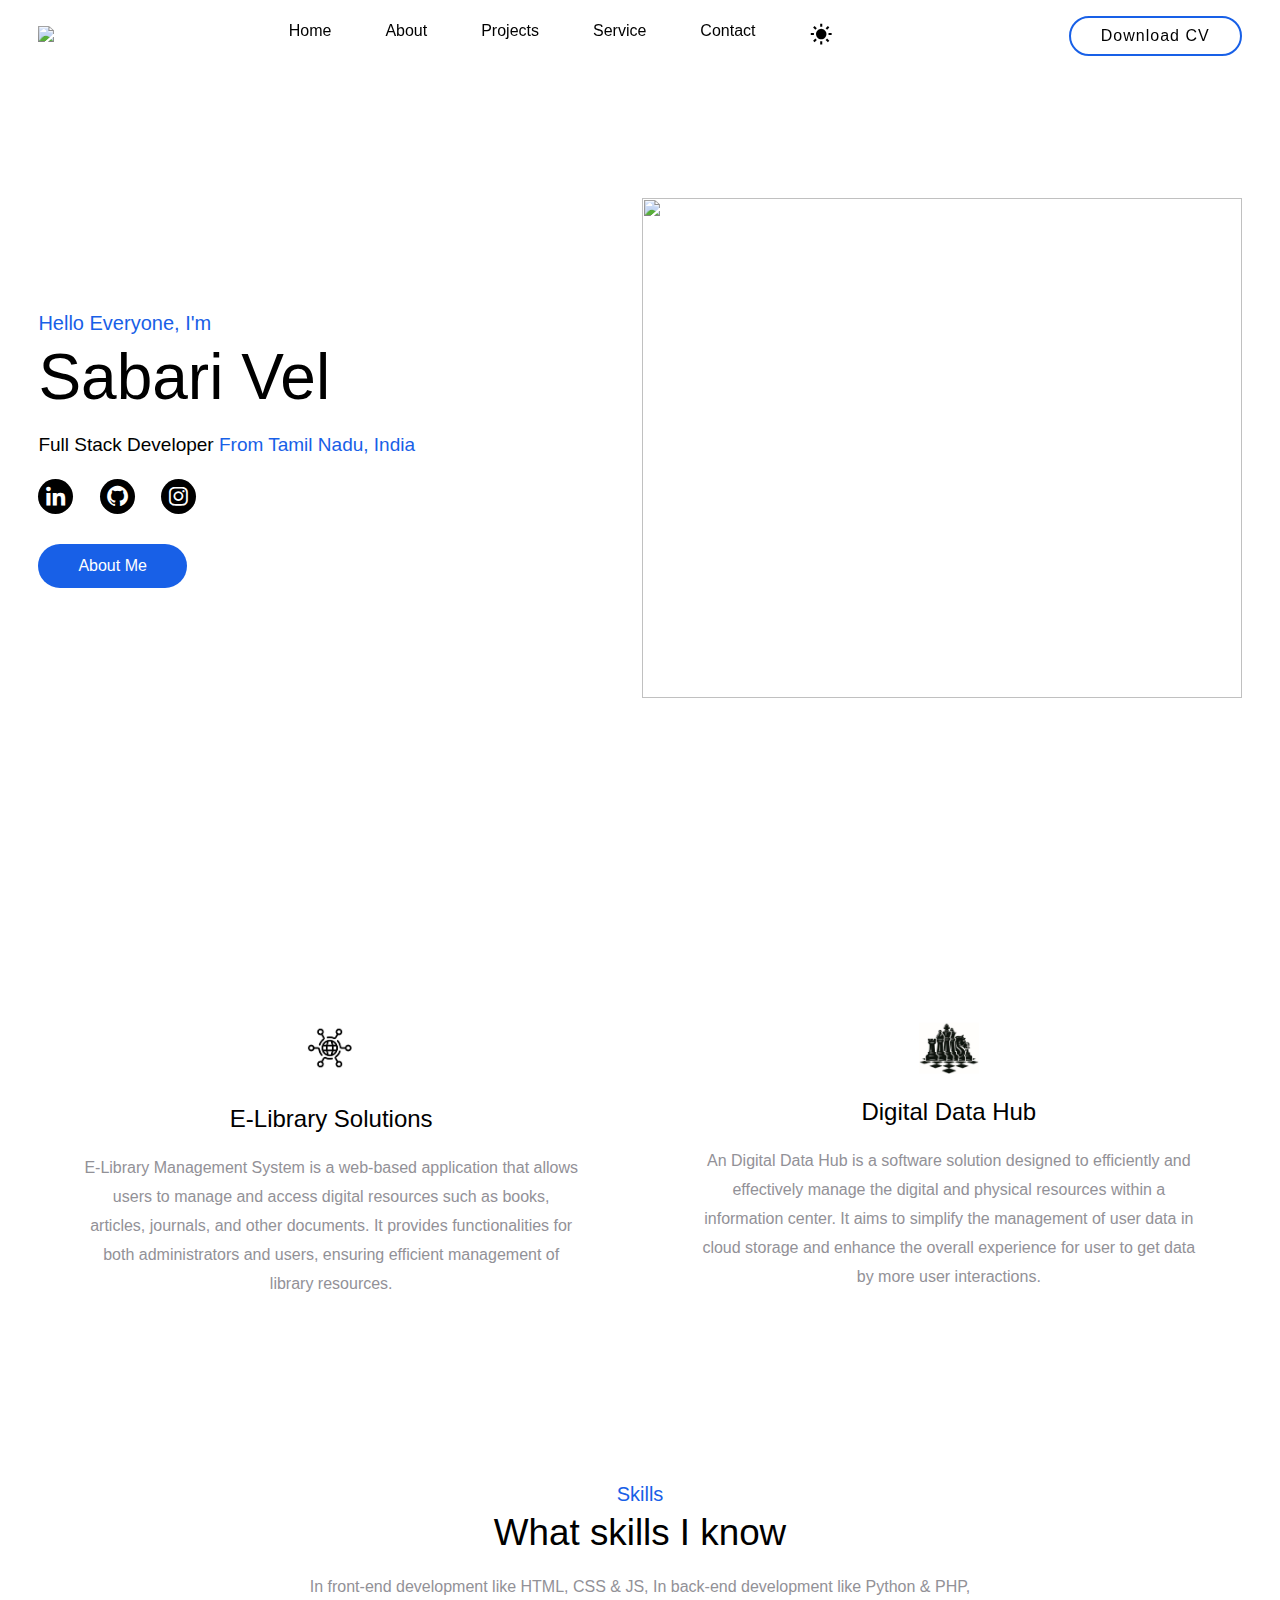
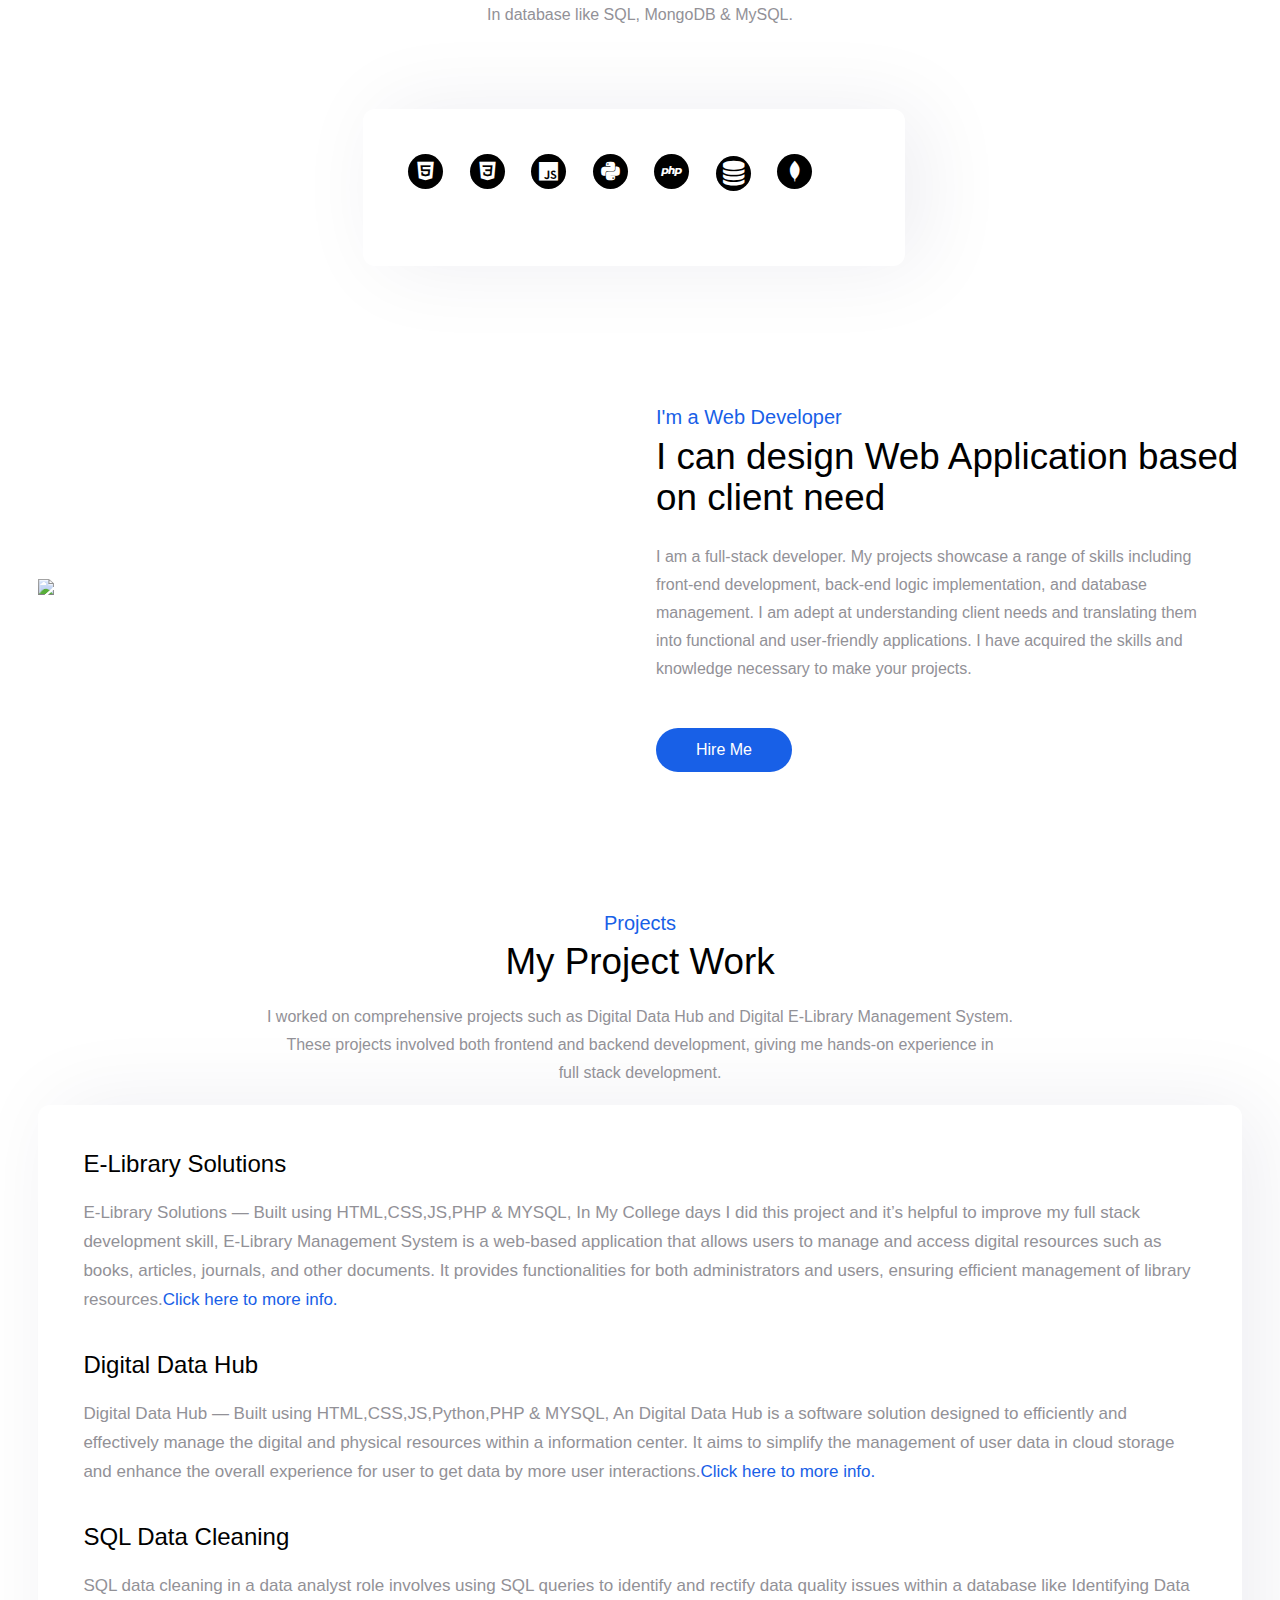
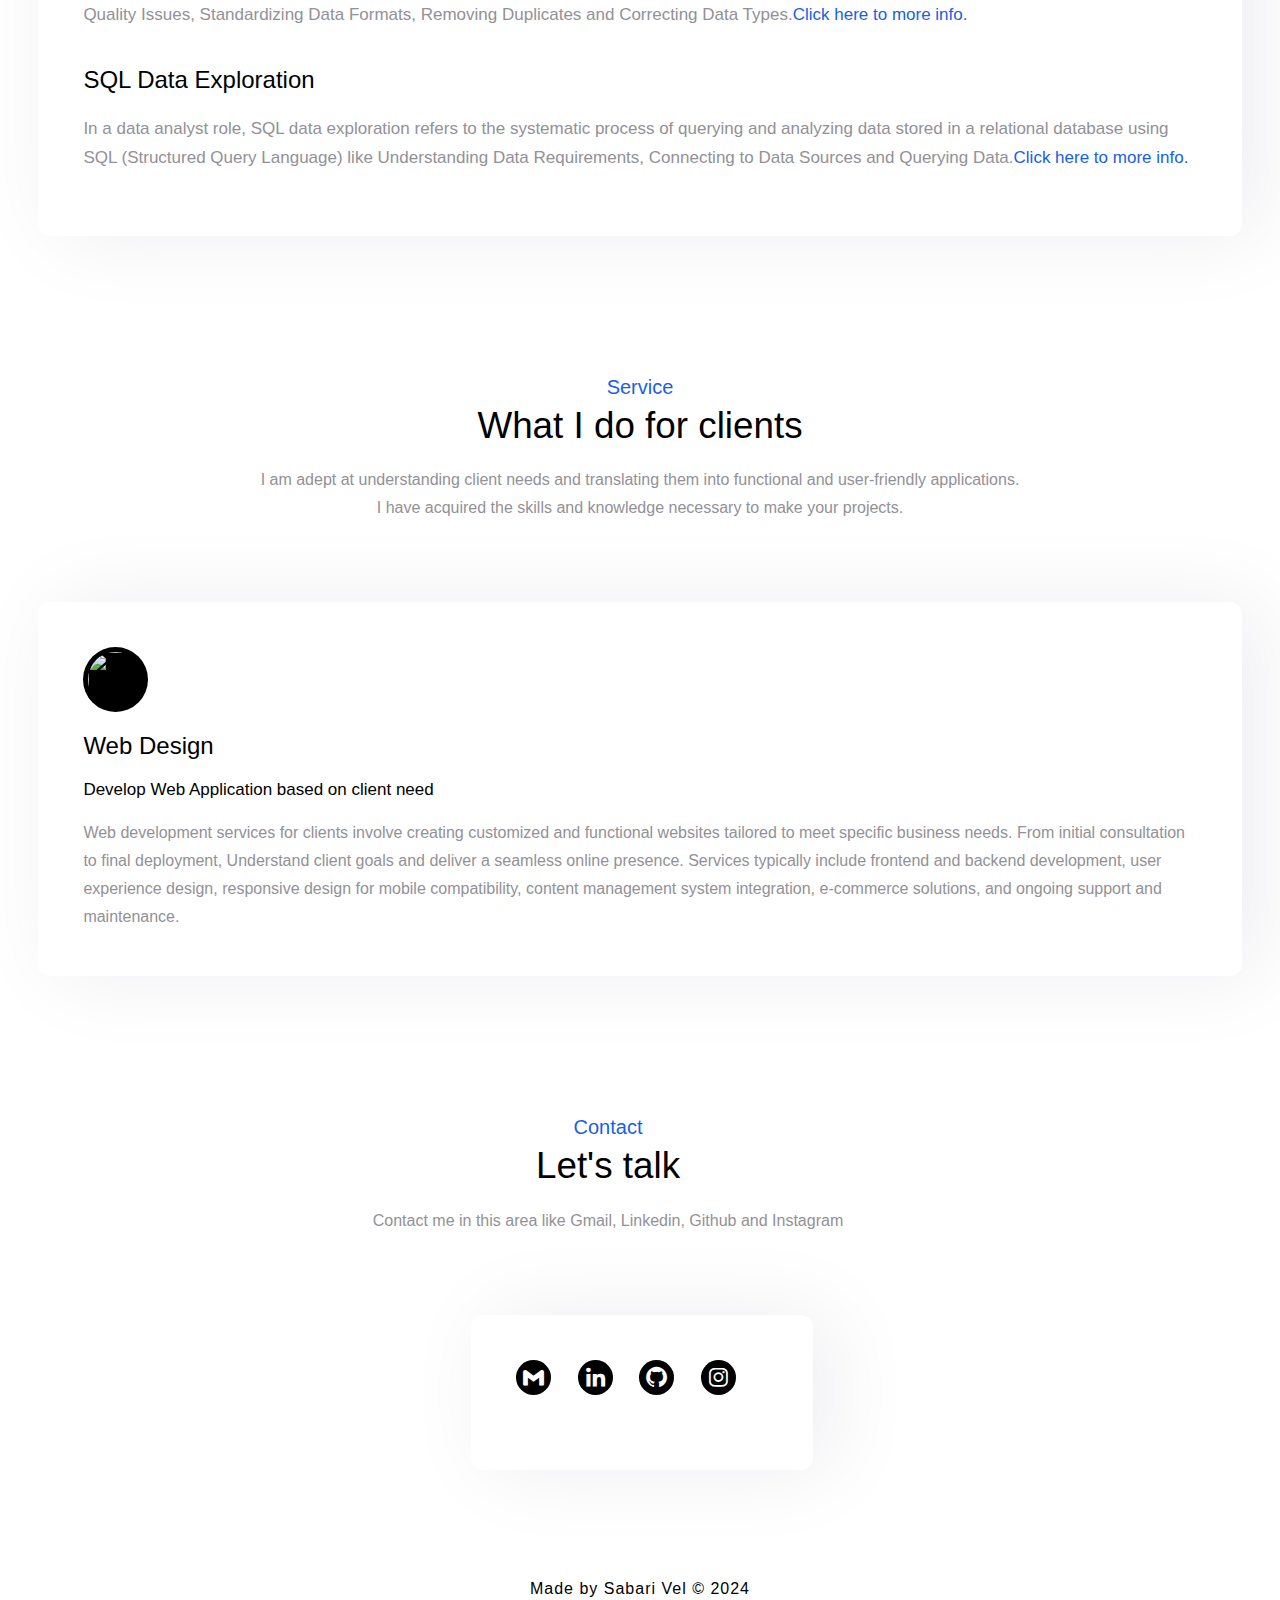
==== commit bf05da18: "update files" ====
--- a/home.html
+++ b/home.html
@@ -216,4 +216,4 @@
         <script src="https://unpkg.com/scrollreveal"></script>
         <script type="text/javascript" src="script.js"></script>
     </body>
-</html>
+</html>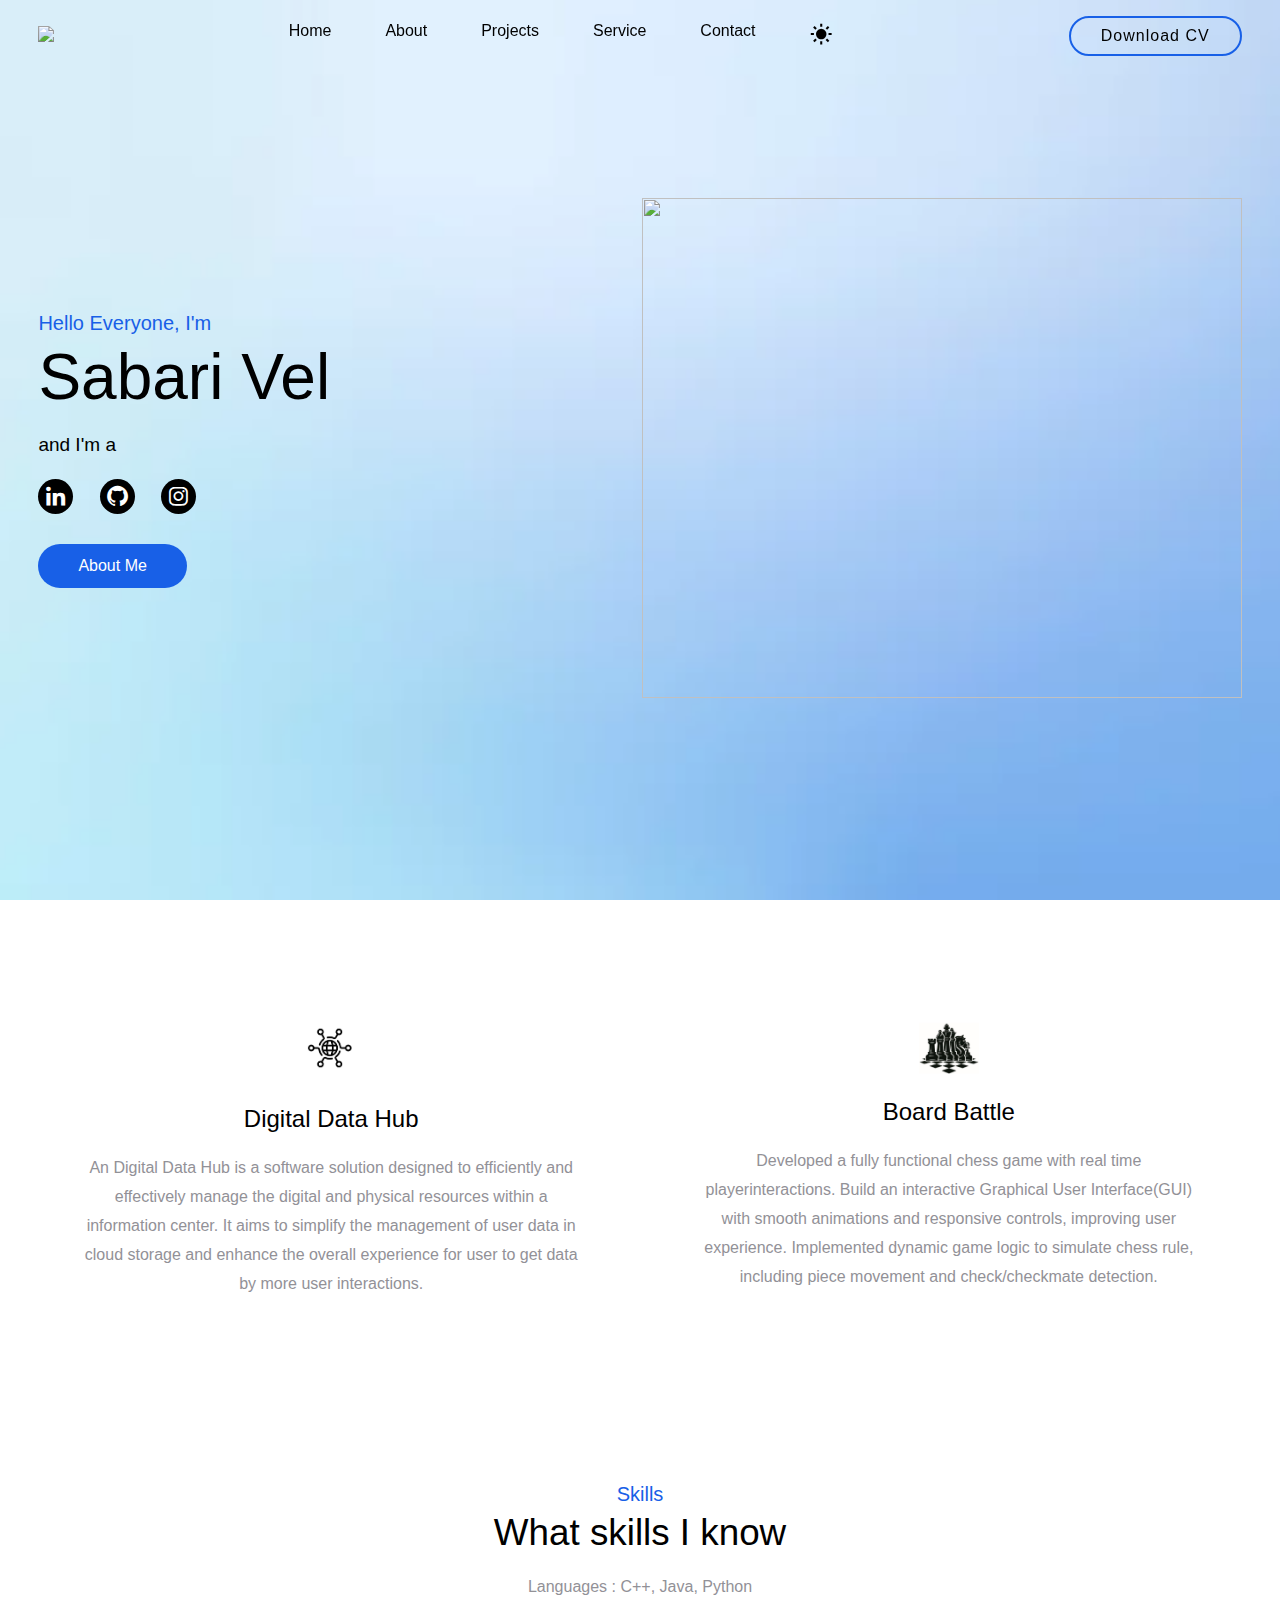
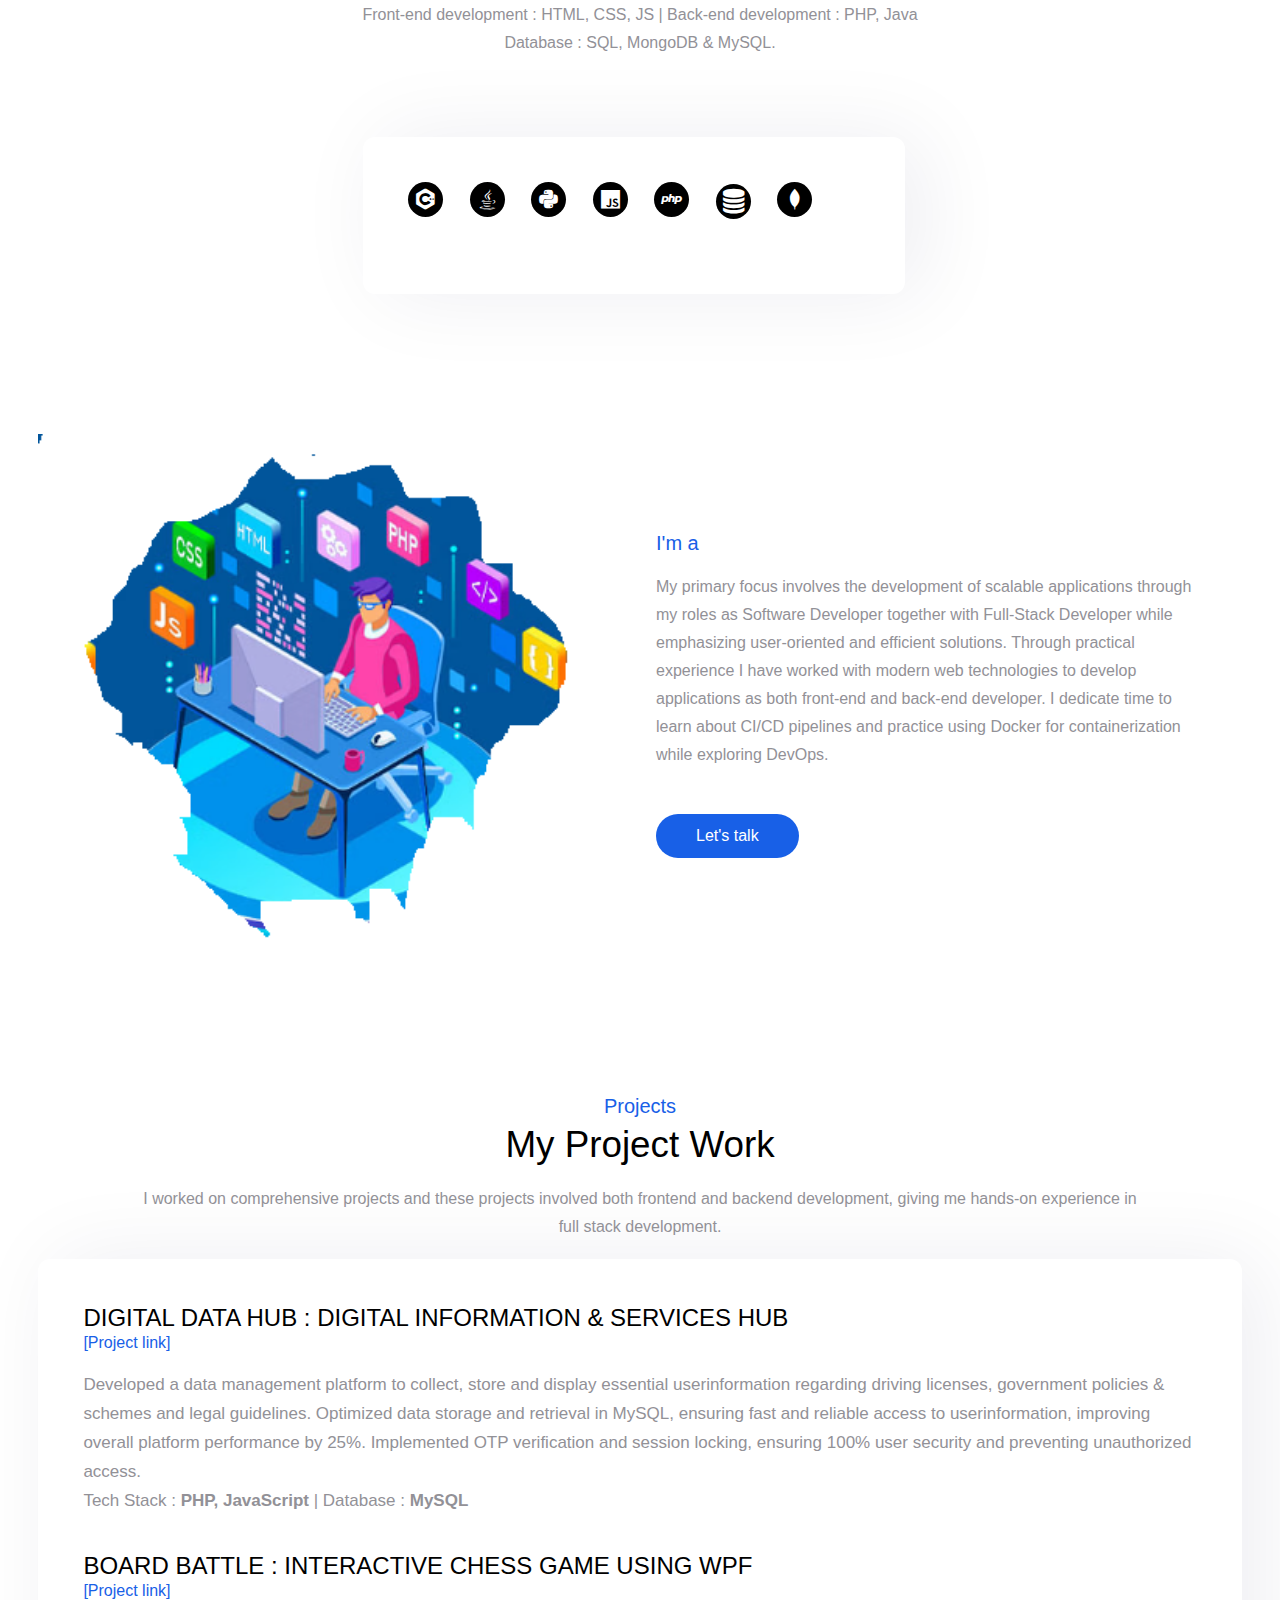
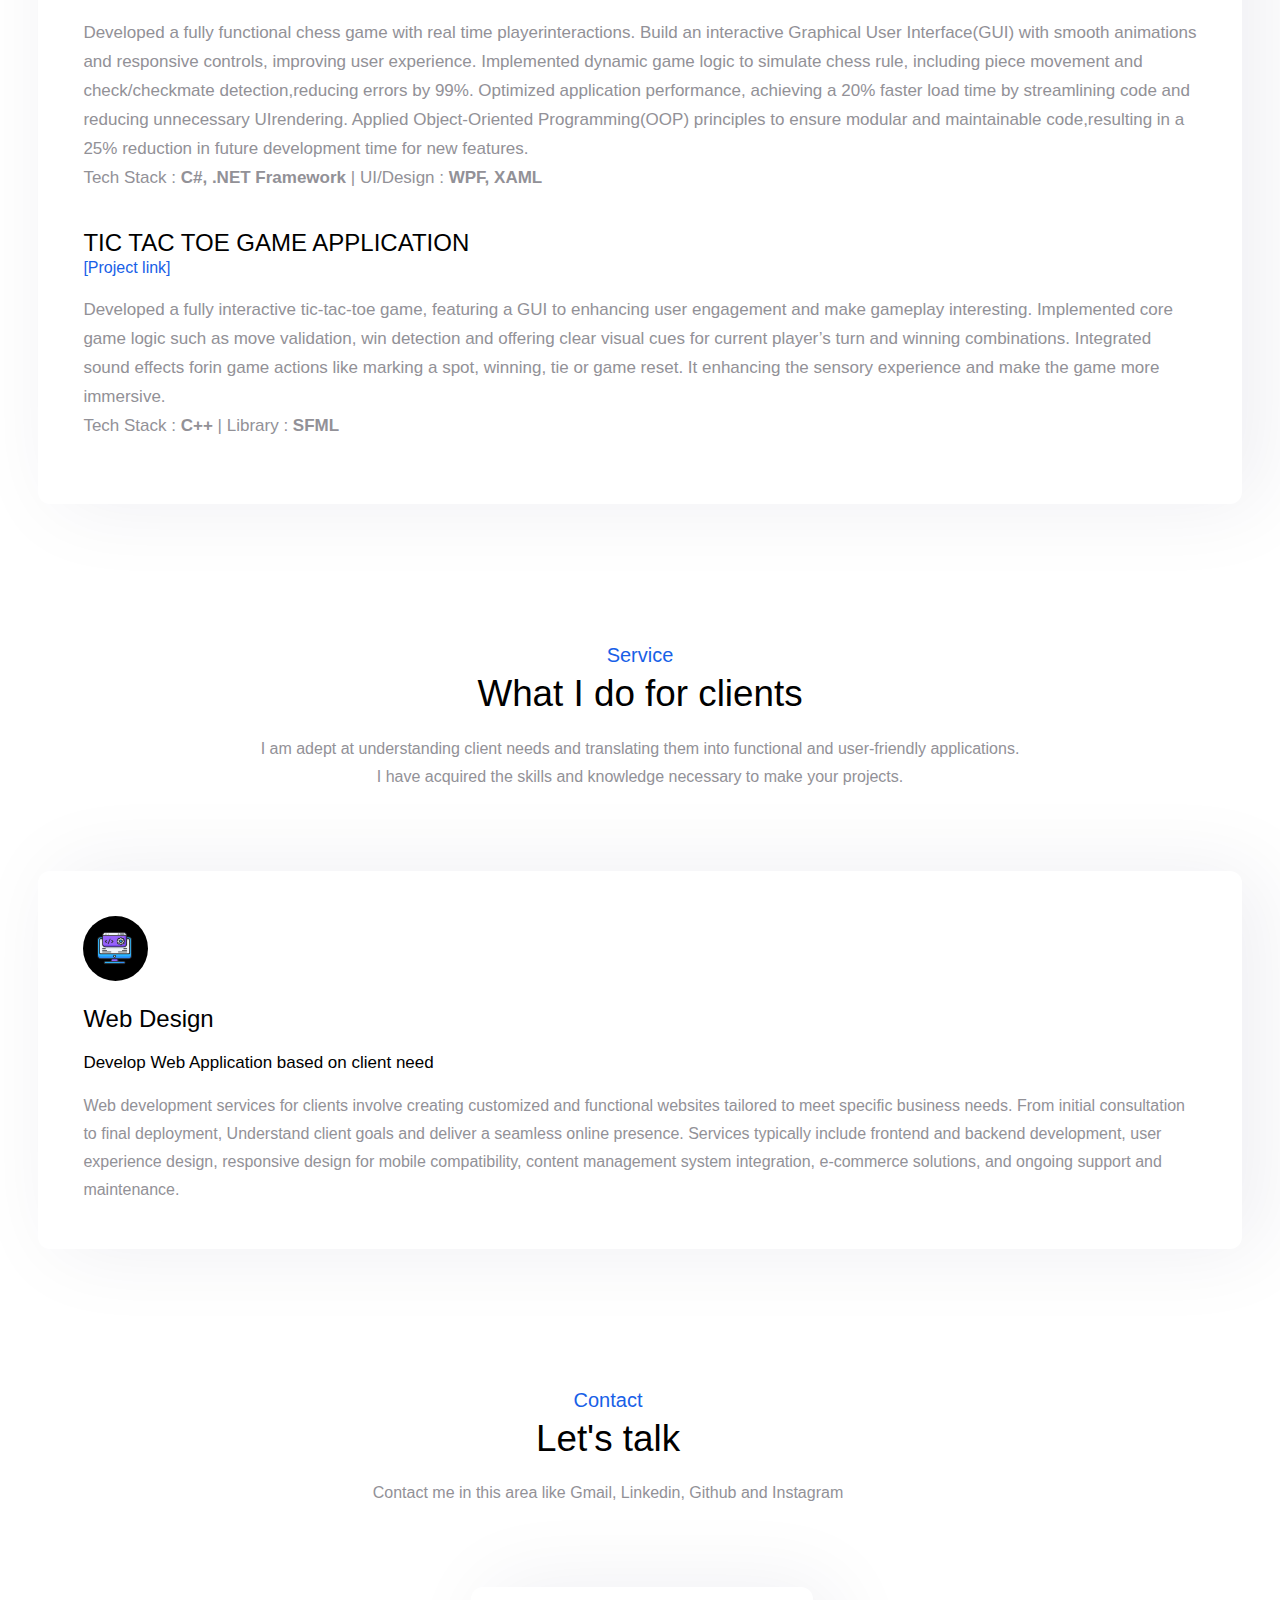
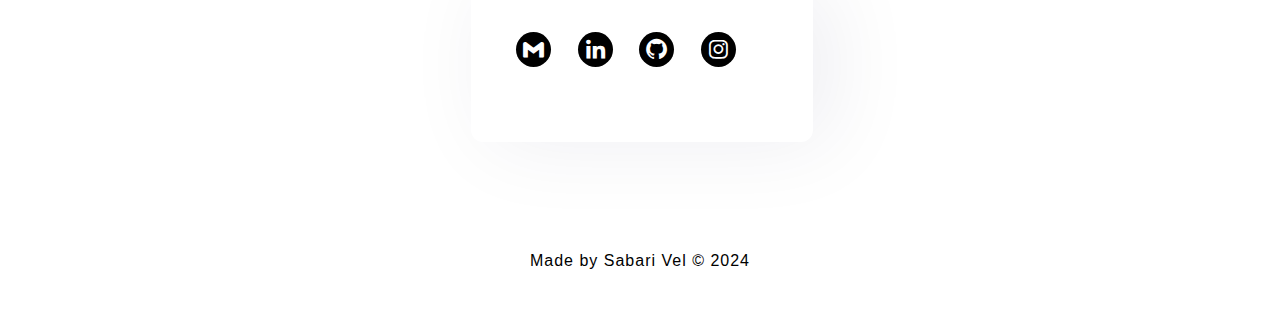
==== commit e8172a72: "Update home.html" ====
--- a/home.html
+++ b/home.html
@@ -6,7 +6,7 @@
         <link rel="icon" type="image/png" href="img/logo.png">
         <link rel="stylesheet" type="text/css" href="style.css">
         <link rel="stylesheet"
-        href="https://unpkg.com/boxicons@latest/css/boxicons.min.css">
+         href="https://unpkg.com/boxicons@latest/css/boxicons.min.css">
         <link rel="stylesheet" href="https://cdnjs.cloudflare.com/ajax/libs/font-awesome/4.7.0/css/font-awesome.min.css">
     </head>
     <body>
@@ -21,17 +21,17 @@
                         <li><a href="#contact">Contact</a></li>
                         <li><a href="#" style="font-size: 25px;"><i class='bx bxs-sun' id="icon"></i></a></li>
                     </ul>
-            <a href="Resume/Sabari_Resume.pdf" download="Sabari_Resume" class="top-btn">Download CV</a>
+            <a href="Resume/Sabari Vel_Resume.pdf" download="Sabari_Resume" class="top-btn">Download CV</a>
         </header>
         <section class="home" id="home">
             <div class="home-text">
                 <h3>Hello Everyone, I'm</h3>
                 <h1>Sabari Vel</h1>
-                <h5>Full Stack Developer<span> From Tamil Nadu, India</span></h5>
+                <h5>and I'm a <span class="text"></span></h5>
                 <div class="social">
-                    <a href="#"><i class='bx bxl-linkedin'></i></a>
-                    <a href="#"><i class='bx bxl-github'></i></a>
-                    <a href="#"><i class='bx bxl-instagram'></i></a>
+                    <a href="https://www.linkedin.com/in/sabari-vel-706939313/"><i class='bx bxl-linkedin'></i></a>
+                    <a href="https://github.com/sabarivel73"><i class='bx bxl-github'></i></a>
+                    <a href="https://www.instagram.com/sabarivelg/"><i class='bx bxl-instagram'></i></a>
                 </div>
                 <a href="#about" class="btn">About Me</a>
             </div>
@@ -45,38 +45,38 @@
                     <div class="sub-img">
                         <img src="img/subs1.png">
                     </div>
-                    <h3>E-Library Solutions</h3>
-                    <p>E-Library Management System is a web-based
-                        application that allows users to manage and access digital resources such
-                        as books, articles, journals, and other documents. It provides
-                        functionalities for both administrators and users, ensuring efficient
-                        management of library resources.</p>
-                </div>
-                <div class="sub-box">
-                    <div class="sub-img">
-                        <img src="img/subs2.png">
-                    </div>
                     <h3>Digital Data Hub</h3>
                     <p>An Digital Data Hub is a software solution designed to efficiently and effectively manage the
                         digital and physical resources within a information center. It aims to
                         simplify the management of user data in cloud storage and enhance the
                         overall experience for user to get data by more user interactions.</p>
                 </div>
+                <div class="sub-box">
+                    <div class="sub-img">
+                        <img src="img/subs2.png">
+                    </div>
+                    <h3>Board Battle</h3>
+                    <p>Developed a fully functional chess game with real time playerinteractions.
+                        Build an interactive Graphical User Interface(GUI) with smooth animations
+                        and responsive controls, improving user experience. Implemented dynamic game logic to simulate chess rule, including piece
+                        movement and check/checkmate detection.</p>
+                </div>
             </div>
         </section>
         <section class="skill" id="skill">
             <div class="heading">
                 <h3>Skills</h3>
                 <h2>What skills I know</h2>
-                <p>In front-end development like HTML, CSS & JS, In back-end development like Python & PHP,<br> In database like SQL, MongoDB & MySQL.</p>
+                <p>Languages : C++, Java, Python</p>
+                <p>Front-end development : HTML, CSS, JS | Back-end development : PHP, Java<br>Database : SQL, MongoDB & MySQL.</p>
             </div>
             <div class="skill-content">
                 <div class="rows">
                     <div class="social">
-                        <a href="#"><i class='bx bxl-html5'></i></a>
-                        <a href="#"><i class='bx bxl-css3' ></i></a>
+                        <a href="#"><i class='bx bxl-c-plus-plus'></i></a>
+                        <a href="#"><i class='bx bxl-java'></i></a>
+                        <a href="#"><i class='bx bxl-python' ></i></a>
                         <a href="#"><i class='bx bxl-javascript'></i></a>
-                        <a href="#"><i class='bx bxl-python' ></i></a>
                         <a href="#"><i class='bx bxl-php' ></i></a>
                         <a href="#"><i class="fa fa-database"></i></a>
                         <a href="#"><i class='bx bxl-mongodb'></i></a>
@@ -89,23 +89,22 @@
                 <img src="img/about.png">
             </div>
             <div class="about-text">
-                <h3>I'm a Web Developer</h3>
-                <h2>I can design Web Application based on client need</h2>
-                <p> I am a full-stack developer. My projects showcase a range of skills 
-                    including front-end development, back-end logic implementation, and database 
-                    management. I am adept at understanding client needs and translating them 
-                    into functional and user-friendly applications. I have acquired the skills and 
-                    knowledge necessary to make your projects.
+                <h3>I'm a <span class="text1"></span></h3>
+                <br>
+                <p> My primary focus involves the development of scalable applications through my roles as Software Developer together with Full-Stack Developer 
+                    while emphasizing user-oriented and efficient solutions. Through practical experience I have worked with modern web technologies to develop applications as 
+                    both front-end and back-end developer.
+                    I dedicate time to learn about CI/CD pipelines and practice using Docker for containerization while exploring DevOps.
                 </p>
-                <a href="#contact" class="btn">Hire Me</a>
+                <a href="#contact" class="btn">Let's talk</a>
             </div>
         </section>
         <section class="Portfolio" id="Projects">
             <div class="heading">
                 <h3>Projects</h3>
                 <h2>My Project Work</h2>
-                <p>I worked on comprehensive projects such as Digital Data Hub and Digital E-Library Management System. <br>
-                    These projects involved both frontend and backend development, giving me hands-on experience in <br>full stack development.
+                <p>I worked on comprehensive projects and 
+                    these projects involved both frontend and backend development, giving me hands-on experience in <br>full stack development.
                 </p>
             </div>
             <br>
@@ -113,52 +112,51 @@
                 <div class="row">
                     <div class="col">
                         <div class="layer">
-                            <h3>E-Library Solutions</h3>
-                            <br>
-                            <h5>E-Library Solutions — Built using HTML,CSS,JS,PHP & MYSQL, 
-                                In My College days I did this project and it’s helpful to improve my full
-                                stack development skill, E-Library Management System is a web-based
-                                application that allows users to manage and access digital resources such
-                                as books, articles, journals, and other documents. It provides
-                                functionalities for both administrators and users, ensuring efficient
-                                management of library resources.<a href="https://github.com/sabarivel73/e-library" class="git">Click here to more info.</a>
+                            <h3>DIGITAL DATA HUB : DIGITAL INFORMATION & SERVICES HUB</h3><a href="https://github.com/sabarivel73/digital-data-hub-project" class="git">[Project link]</a>
+                            <br><br>
+                            <h5>Developed a data management platform to collect, store and display essential
+                                userinformation regarding driving licenses, government policies & schemes
+                                and legal guidelines.
+                                Optimized data storage and retrieval in MySQL, ensuring fast and reliable
+                                access to userinformation, improving overall platform performance by 25%.
+                                Implemented OTP verification and session locking, ensuring 100% user
+                                security and preventing unauthorized access.<br>
+                                Tech Stack : <b>PHP, JavaScript</b> | Database : <b>MySQL</b>                              
                             </h5>
                         </div>
                     </div>
                     <br>
                     <div class="col">
                         <div class="layer">
-                            <h3>Digital Data Hub</h3>
-                            <br>
-                            <h5>Digital Data Hub — Built using HTML,CSS,JS,Python,PHP & MYSQL, 
-                                An Digital Data Hub is a software solution designed to efficiently and effectively manage the
-                                digital and physical resources within a information center. It aims to
-                                simplify the management of user data in cloud storage and enhance the
-                                overall experience for user to get data by more user interactions.<a href="https://github.com/sabarivel73/digital-data-hub-project" class="git">Click here to more info.</a>
+                            <h3>BOARD BATTLE : INTERACTIVE CHESS GAME USING WPF</h3><a href="https://github.com/sabarivel73/gui-board-battle-game" class="git">[Project link]</a>
+                            <br><br>
+                            <h5>Developed a fully functional chess game with real time playerinteractions.
+                                Build an interactive Graphical User Interface(GUI) with smooth animations
+                                and responsive controls, improving user experience.
+                                Implemented dynamic game logic to simulate chess rule, including piece
+                                movement and check/checkmate detection,reducing errors by 99%.
+                                Optimized application performance, achieving a 20% faster load time by
+                                streamlining code and reducing unnecessary UIrendering. Applied
+                                Object-Oriented Programming(OOP) principles to ensure modular and
+                                maintainable code,resulting in a 25% reduction in future development time for
+                                new features.<br>
+                                Tech Stack : <b>C#, .NET Framework</b> | UI/Design : <b>WPF, XAML</b>                             
                             </h5>
                         </div>
                     </div>
                     <br>
                     <div class="col">
                         <div class="layer">
-                            <h3>SQL Data Cleaning</h3>
-                            <br>
-                            <h5>SQL data cleaning in a data analyst role involves using SQL queries 
-                                to identify and rectify data quality issues within 
-                                a database like Identifying Data Quality Issues, Standardizing Data Formats, 
-                                Removing Duplicates and Correcting Data Types.<a href="https://github.com/sabarivel73/SQL-Data-Cleaning" class="git">Click here to more info.</a>
-                            </h5>
-                        </div>
-                    </div>
-                    <br>
-                    <div class="col">
-                        <div class="layer">
-                            <h3>SQL Data Exploration</h3>
-                            <br>
-                            <h5>In a data analyst role, SQL data exploration refers to the systematic process 
-                                of querying and analyzing data stored in a relational database using 
-                                SQL (Structured Query Language) like Understanding Data Requirements, 
-                                Connecting to Data Sources and Querying Data.<a href="https://github.com/sabarivel73/SQL-Data-Exploration" class="git">Click here to more info.</a>
+                            <h3>TIC TAC TOE GAME APPLICATION</h3><a href="https://github.com/sabarivel73/gui-tic-tac-toe-game" class="git">[Project link]</a>
+                            <br><br>
+                            <h5>Developed a fully interactive tic-tac-toe game, featuring a GUI to enhancing
+                                user engagement and make gameplay interesting.
+                                Implemented core game logic such as move validation, win detection and
+                                offering clear visual cues for current player’s turn and winning combinations.
+                                Integrated sound effects forin game actions like marking a spot, winning, tie or
+                                game reset. It enhancing the sensory experience and make the game more
+                                immersive.<br>
+                                Tech Stack : <b>C++</b> | Library : <b>SFML</b>                       
                             </h5>
                         </div>
                     </div>
@@ -202,10 +200,10 @@
             <div class="skill-content">
                 <div class="rowss">
                     <div class="social">
-                        <a href="#"><i class='bx bxl-gmail'></i></a>
-                        <a href="#"><i class='bx bxl-linkedin'></i></a>
-                        <a href="#"><i class='bx bxl-github'></i></a>
-                        <a href="#"><i class='bx bxl-instagram'></i></a>
+                        <a href="mailto:sabarivel0928@gmail.com"><i class='bx bxl-gmail'></i></a>
+                        <a href="https://www.linkedin.com/in/sabari-vel-706939313/"><i class='bx bxl-linkedin'></i></a>
+                        <a href="https://github.com/sabarivel73"><i class='bx bxl-github'></i></a>
+                        <a href="https://www.instagram.com/sabarivelg/"><i class='bx bxl-instagram'></i></a>
                     </div>
                 </div>
             </div>
@@ -214,6 +212,7 @@
             <p>Made by Sabari Vel &copy; 2024</p>
         </div>
         <script src="https://unpkg.com/scrollreveal"></script>
+        <script src="https://cdn.jsdelivr.net/npm/typed.js@2.0.12"></script>
         <script type="text/javascript" src="script.js"></script>
     </body>
-</html>+</html>
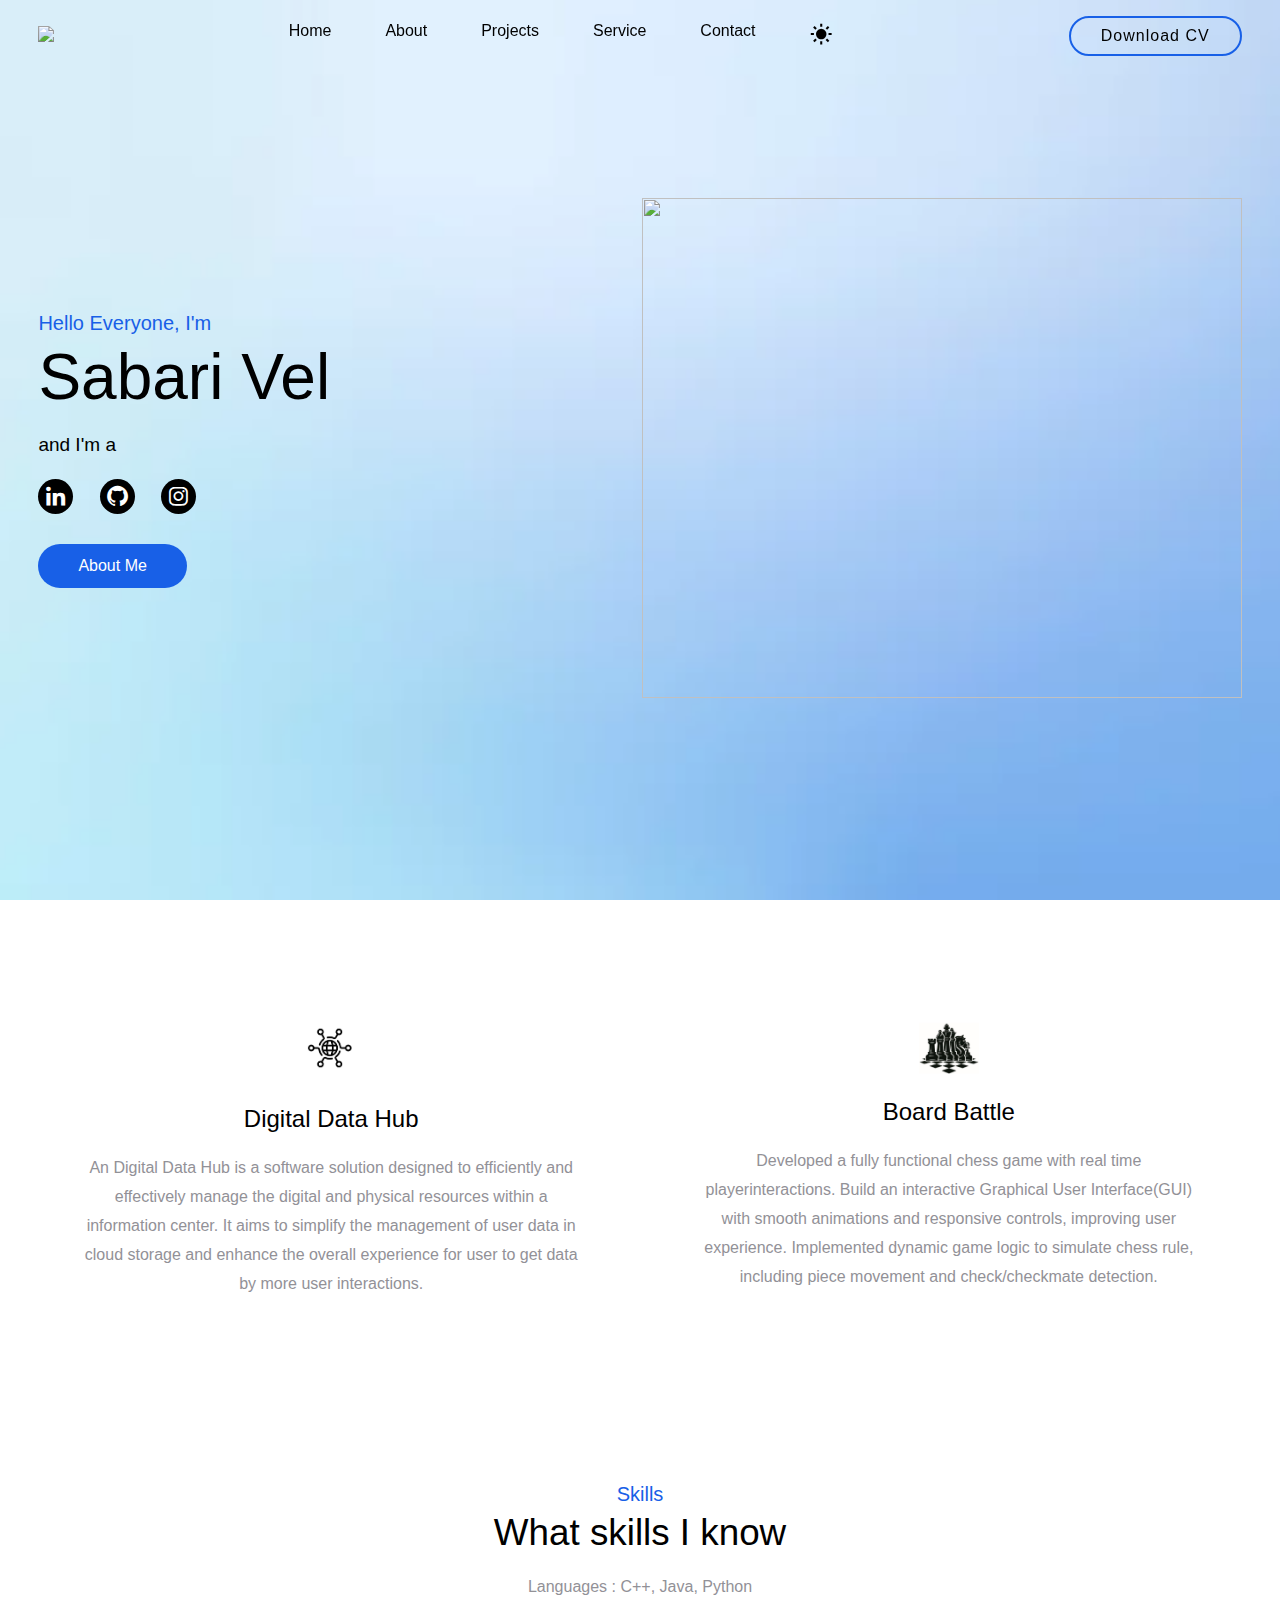
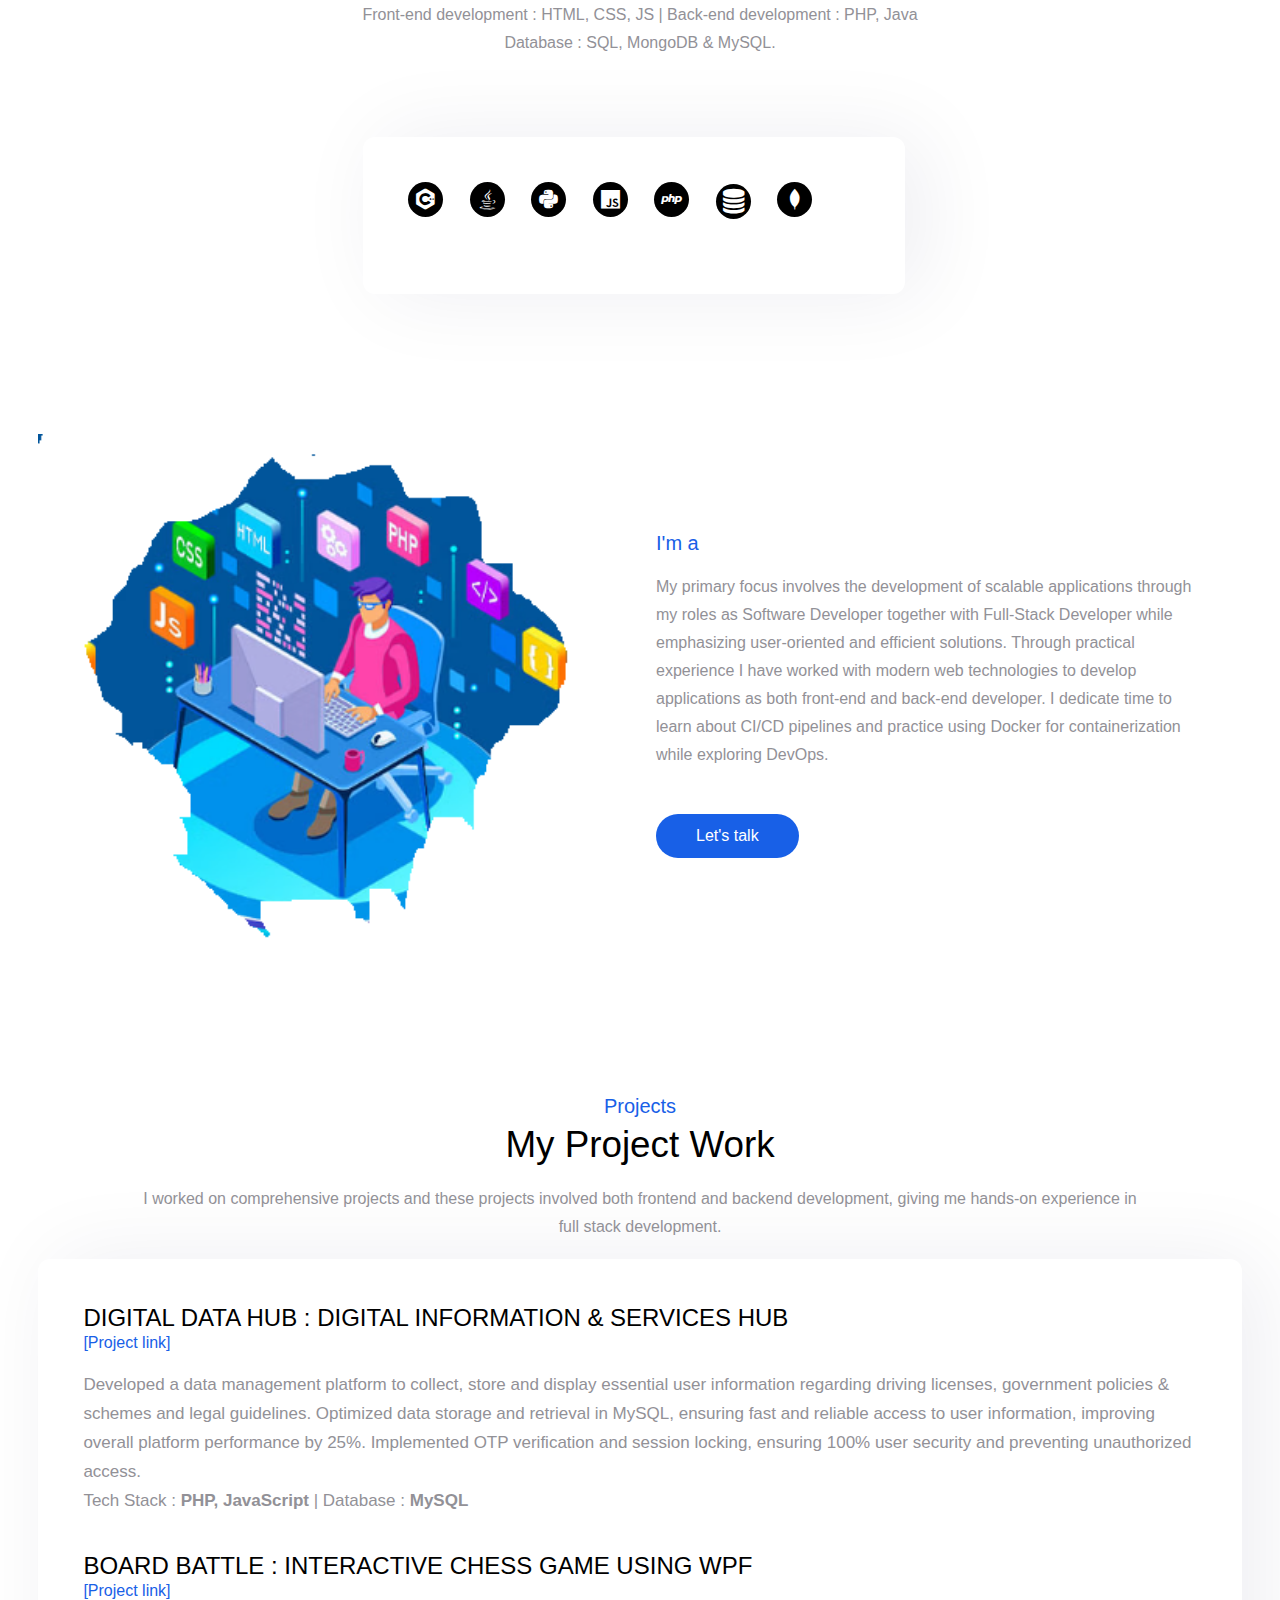
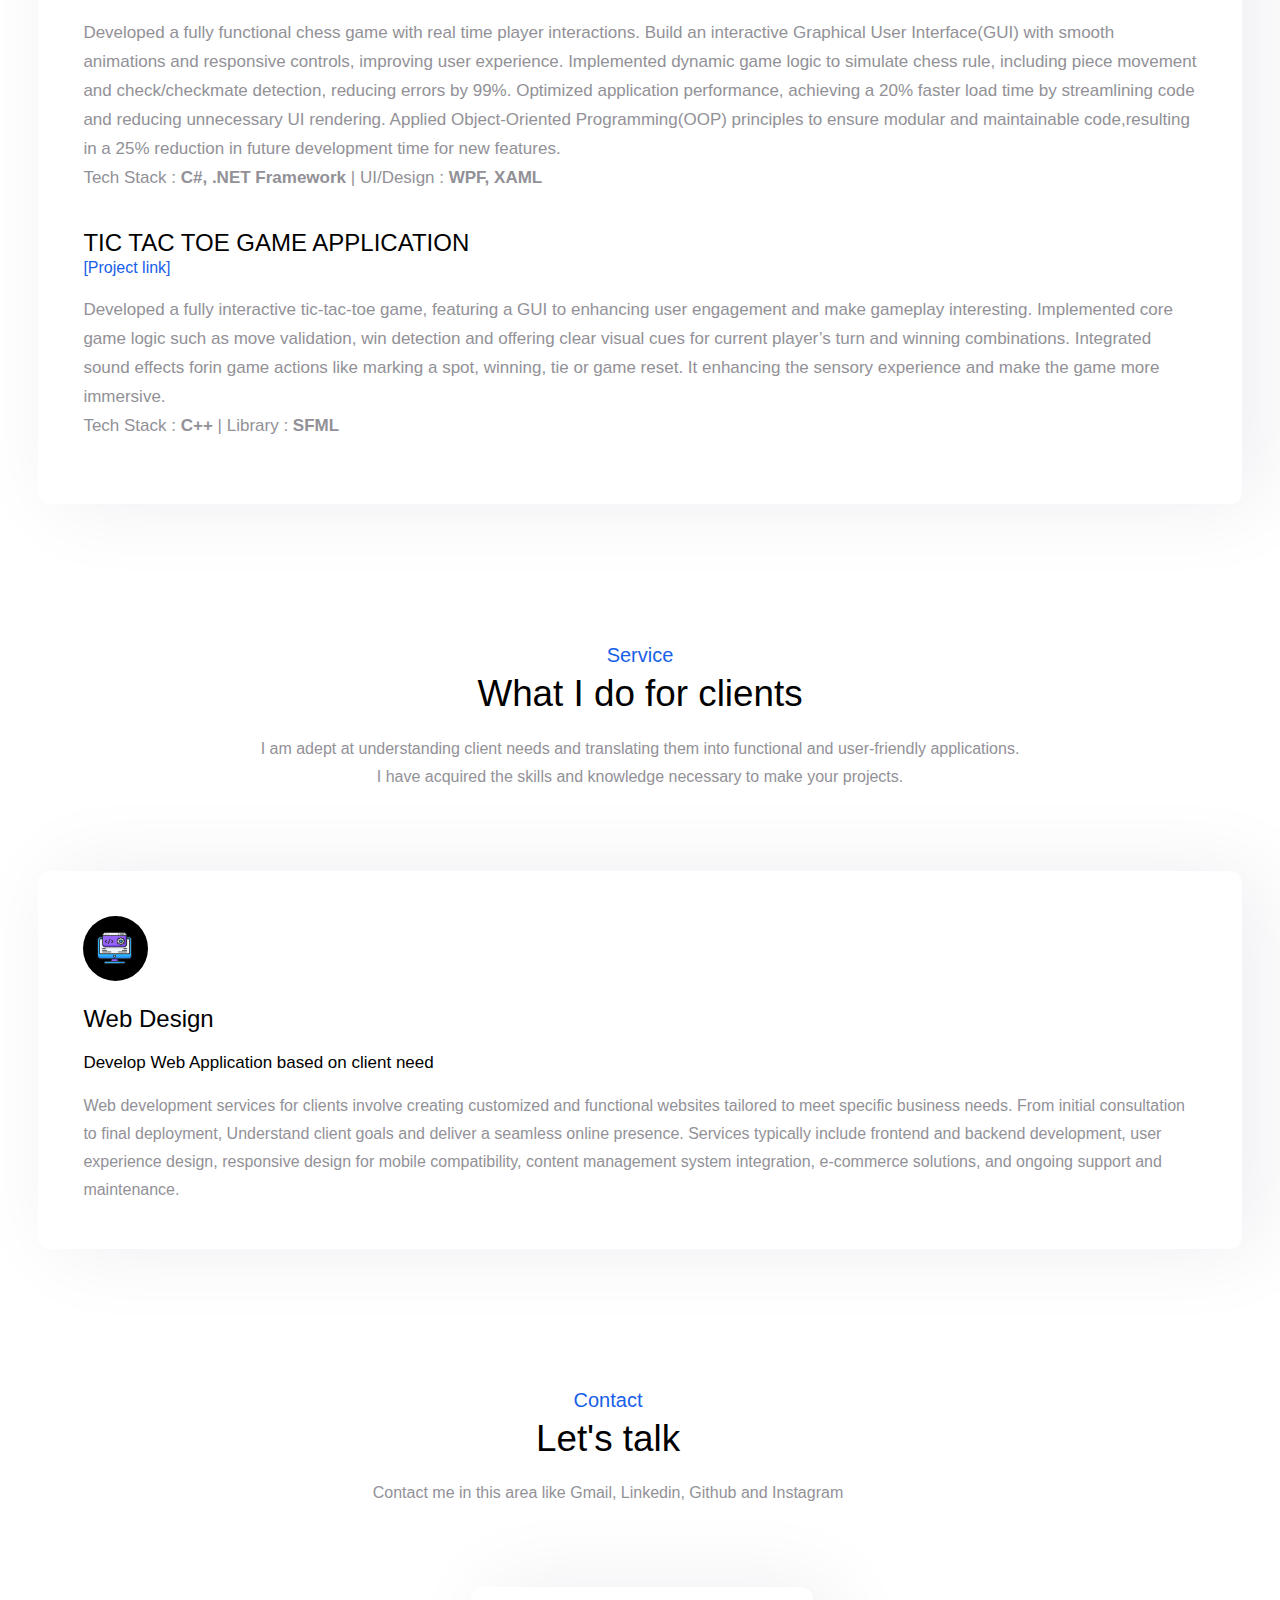
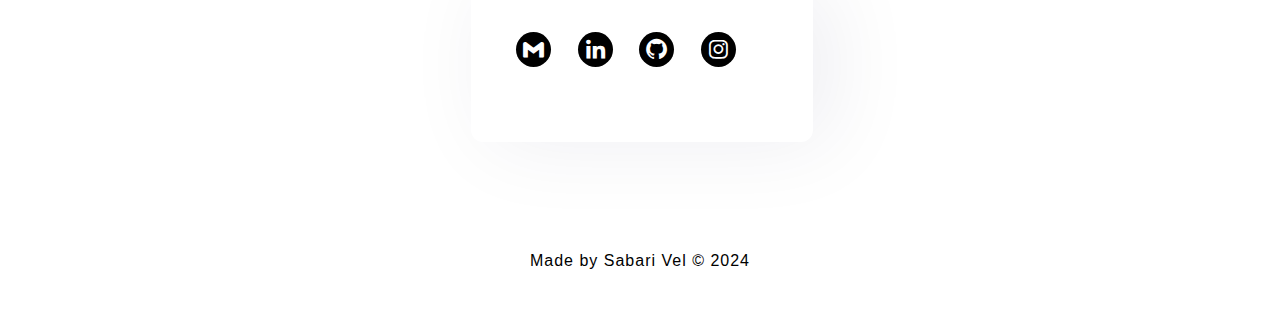
==== commit 1aeea72c: "Update home.html" ====
--- a/home.html
+++ b/home.html
@@ -115,10 +115,10 @@
                             <h3>DIGITAL DATA HUB : DIGITAL INFORMATION & SERVICES HUB</h3><a href="https://github.com/sabarivel73/digital-data-hub-project" class="git">[Project link]</a>
                             <br><br>
                             <h5>Developed a data management platform to collect, store and display essential
-                                userinformation regarding driving licenses, government policies & schemes
+                                user information regarding driving licenses, government policies & schemes
                                 and legal guidelines.
                                 Optimized data storage and retrieval in MySQL, ensuring fast and reliable
-                                access to userinformation, improving overall platform performance by 25%.
+                                access to user information, improving overall platform performance by 25%.
                                 Implemented OTP verification and session locking, ensuring 100% user
                                 security and preventing unauthorized access.<br>
                                 Tech Stack : <b>PHP, JavaScript</b> | Database : <b>MySQL</b>                              
@@ -130,13 +130,13 @@
                         <div class="layer">
                             <h3>BOARD BATTLE : INTERACTIVE CHESS GAME USING WPF</h3><a href="https://github.com/sabarivel73/gui-board-battle-game" class="git">[Project link]</a>
                             <br><br>
-                            <h5>Developed a fully functional chess game with real time playerinteractions.
+                            <h5>Developed a fully functional chess game with real time player interactions.
                                 Build an interactive Graphical User Interface(GUI) with smooth animations
                                 and responsive controls, improving user experience.
                                 Implemented dynamic game logic to simulate chess rule, including piece
-                                movement and check/checkmate detection,reducing errors by 99%.
+                                movement and check/checkmate detection, reducing errors by 99%.
                                 Optimized application performance, achieving a 20% faster load time by
-                                streamlining code and reducing unnecessary UIrendering. Applied
+                                streamlining code and reducing unnecessary UI rendering. Applied
                                 Object-Oriented Programming(OOP) principles to ensure modular and
                                 maintainable code,resulting in a 25% reduction in future development time for
                                 new features.<br>
--- a/style.css
+++ b/style.css
@@ -489,7 +489,7 @@
     .navlist
     {
         position: absolute;
-        top: -600px;
+        top: -700px;
         left: 0;
         right: 0;
         flex-direction: column;
@@ -600,4 +600,20 @@
         padding: 65px 3%;
         transition: .3s;
     }
-}
+    .rows
+    {
+        background: var(--bg-color);
+        box-shadow: 18px 0px 87px 0px rgb(10 15 70 / 7%);
+        border-radius: 12px;
+        padding: 45px 45px 45px 45px;
+        transition: ease .45s;
+        width: 30%;
+        margin-left: 35%;
+        cursor: pointer;
+    }
+    .rows:hover
+    {
+        will-change: transform;
+        transform: perspective(1000px) rotateX(4.80deg) rotateY(10.23deg) scale3d(1.05,1.05,1.05);   
+    }
+}
